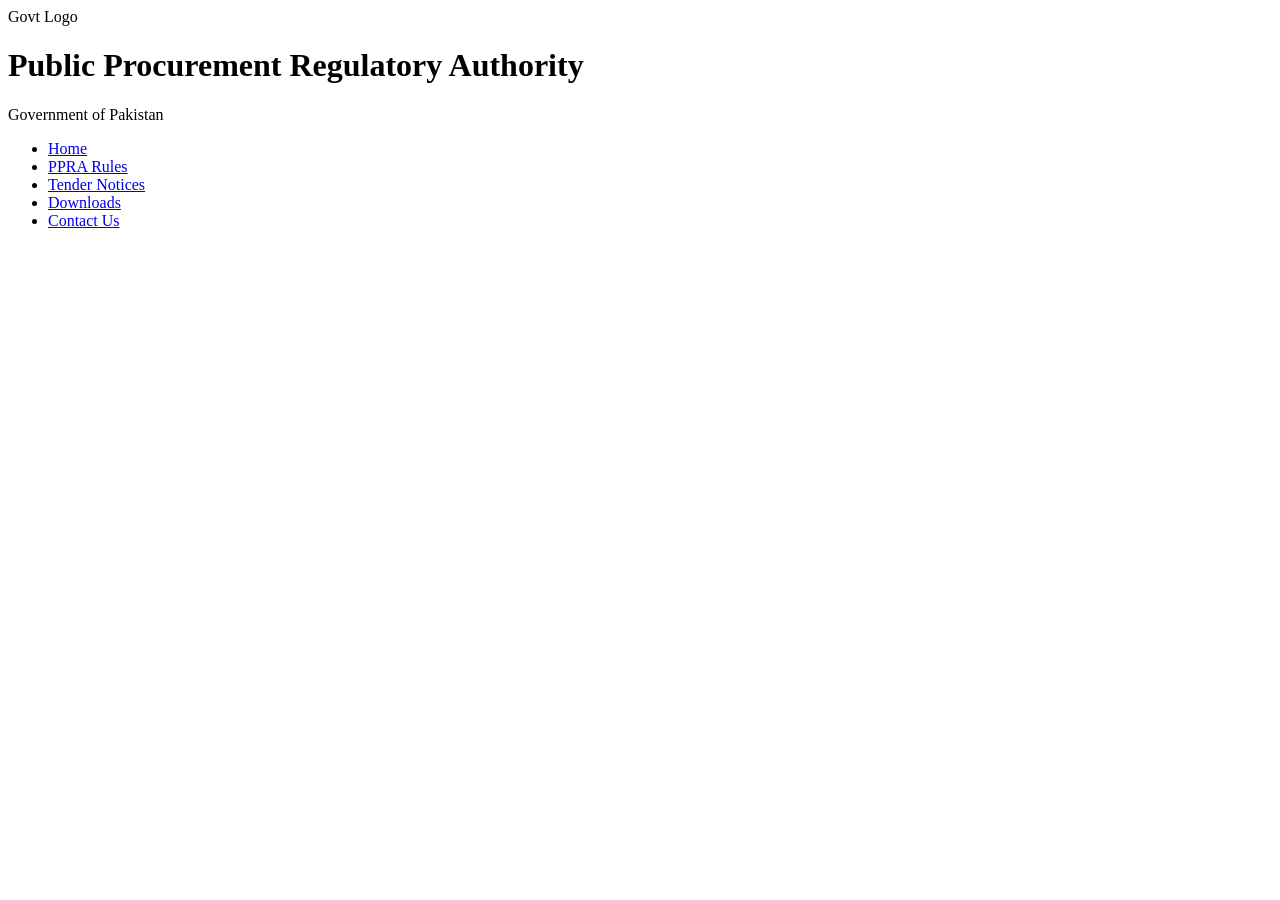
==== index.html @ cefd5db0 "first commit" ====
<!DOCTYPE html>
<html lang="en">
<head>
    <meta charset="UTF-8">
    <meta name="viewport" content="width=device-width, initial-scale=1.0">
    <title>PPRA Clone - Internship Task</title>
    <link rel="stylesheet" href="style.css">
</head>
<body>

    <div id="header-container"></div>

    <script src="script.js"></script>
</body>
</html>
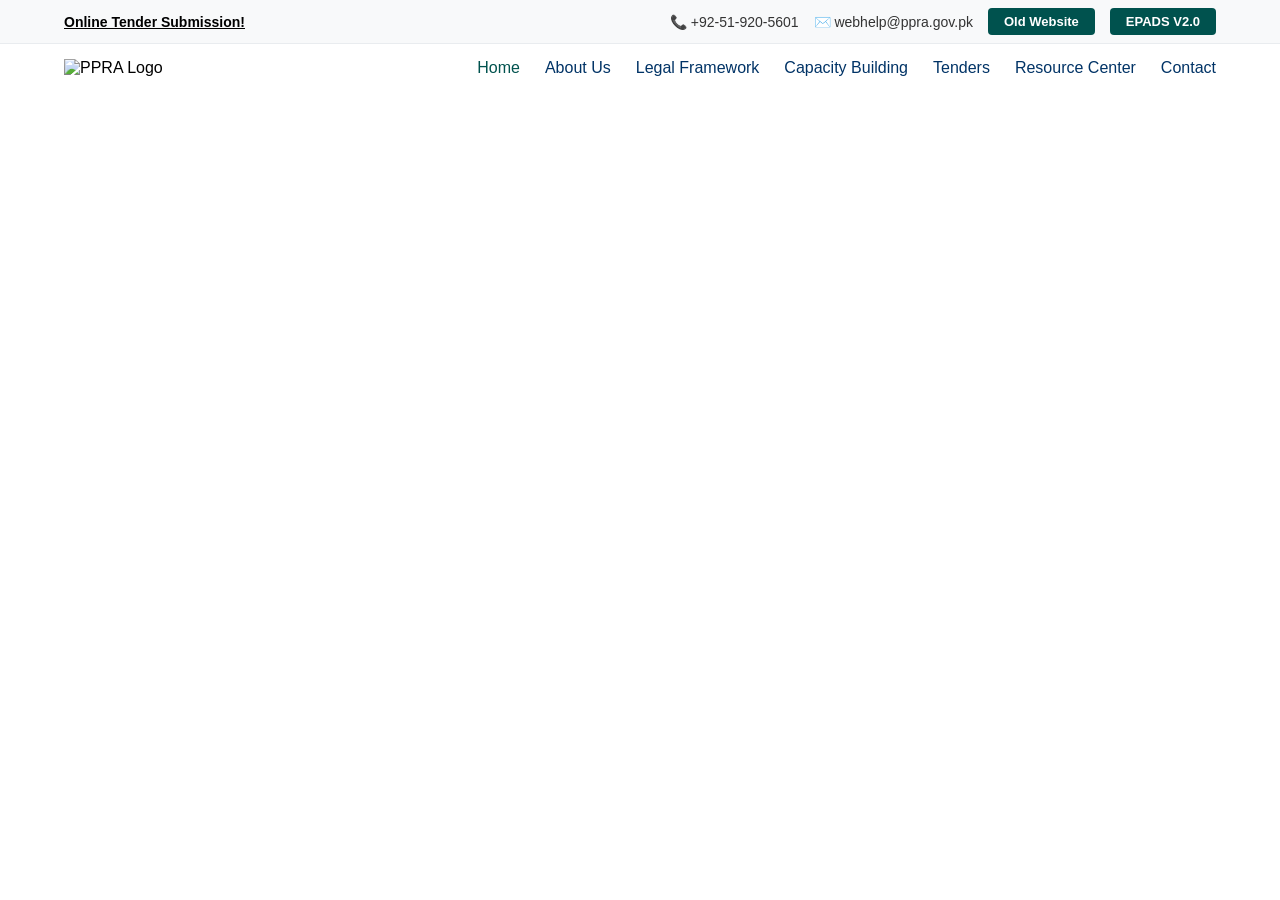
==== commit 1dfdaf65: "Header update" ====
--- a/index.html
+++ b/index.html
@@ -3,7 +3,7 @@
 <head>
     <meta charset="UTF-8">
     <meta name="viewport" content="width=device-width, initial-scale=1.0">
-    <title>PPRA Clone - Internship Task</title>
+    <title>PPRA - Internship Task</title>
     <link rel="stylesheet" href="style.css">
 </head>
 <body>
--- a/style.css
+++ b/style.css
@@ -0,0 +1,90 @@
+/* Header Style */
+
+/* --- Global Resets & Fonts --- */
+* {
+    margin: 0;
+    padding: 0;
+    box-sizing: border-box;
+    font-family: Arial, sans-serif; /* Clean font matching the screenshot */
+}
+
+/* --- 1. Top Utility Bar Styling --- */
+.top-bar {
+    background-color: #f8f9fa; /* Light gray background */
+    display: flex;
+    justify-content: space-between;
+    align-items: center;
+    padding: 8px 5%;
+    font-size: 14px;
+    border-bottom: 1px solid #e9ecef;
+}
+
+.tender-submission-link {
+    color: #000;
+    font-weight: bold;
+    text-decoration: underline;
+}
+
+.top-bar-right {
+    display: flex;
+    align-items: center;
+    gap: 15px; /* Spaces out items horizontally */
+}
+
+.contact-info {
+    color: #333;
+}
+
+/* Dark Green Buttons styling */
+.btn-dark-green {
+    background-color: #00524e; /* Dark teal/green from screenshot */
+    color: white;
+    text-decoration: none;
+    padding: 6px 16px;
+    border-radius: 4px;
+    font-weight: bold;
+    font-size: 13px;
+    transition: background 0.2s ease;
+}
+
+.btn-dark-green:hover {
+    background-color: #003b38;
+}
+
+/* --- 2. Main Navigation Header Styling --- */
+.main-header {
+    background-color: #ffffff;
+    padding: 15px 5%;
+}
+
+.navbar-container {
+    display: flex;
+    justify-content: space-between;
+    align-items: center;
+    max-width: 1200px;
+    margin: 0 auto;
+}
+
+.ppra-logo {
+    height: 75px; /* Adjust scale based on your preference */
+    width: auto;
+}
+
+.main-nav .nav-links {
+    display: flex;
+    list-style: none;
+    gap: 25px; /* Spaces your menu links evenly */
+}
+
+.nav-links a {
+    text-decoration: none;
+    color: #003366; /* Deep corporate blue tone for standard links */
+    font-size: 16px;
+    font-weight: 500;
+    transition: color 0.2s ease;
+}
+
+.nav-links a:hover, 
+.nav-links a.active {
+    color: #00524e; /* Changes to theme green on hover/active */
+}
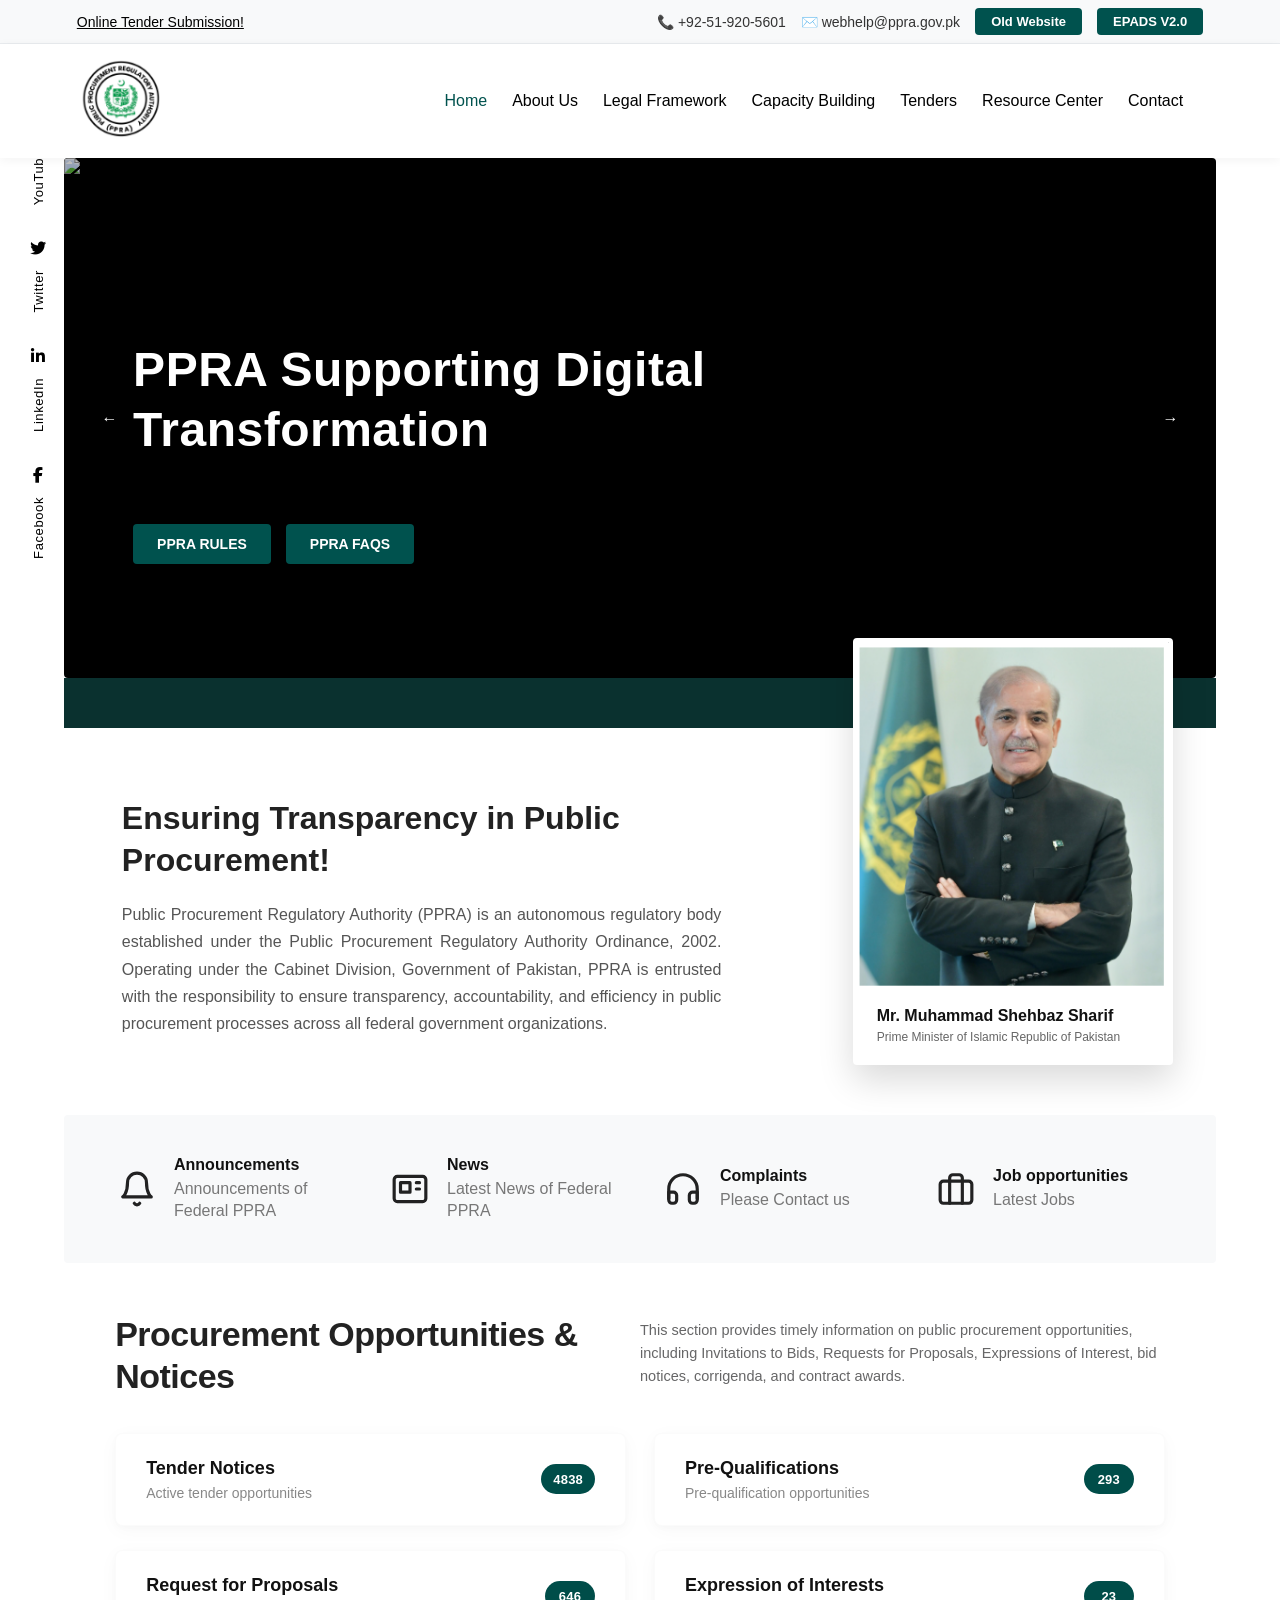
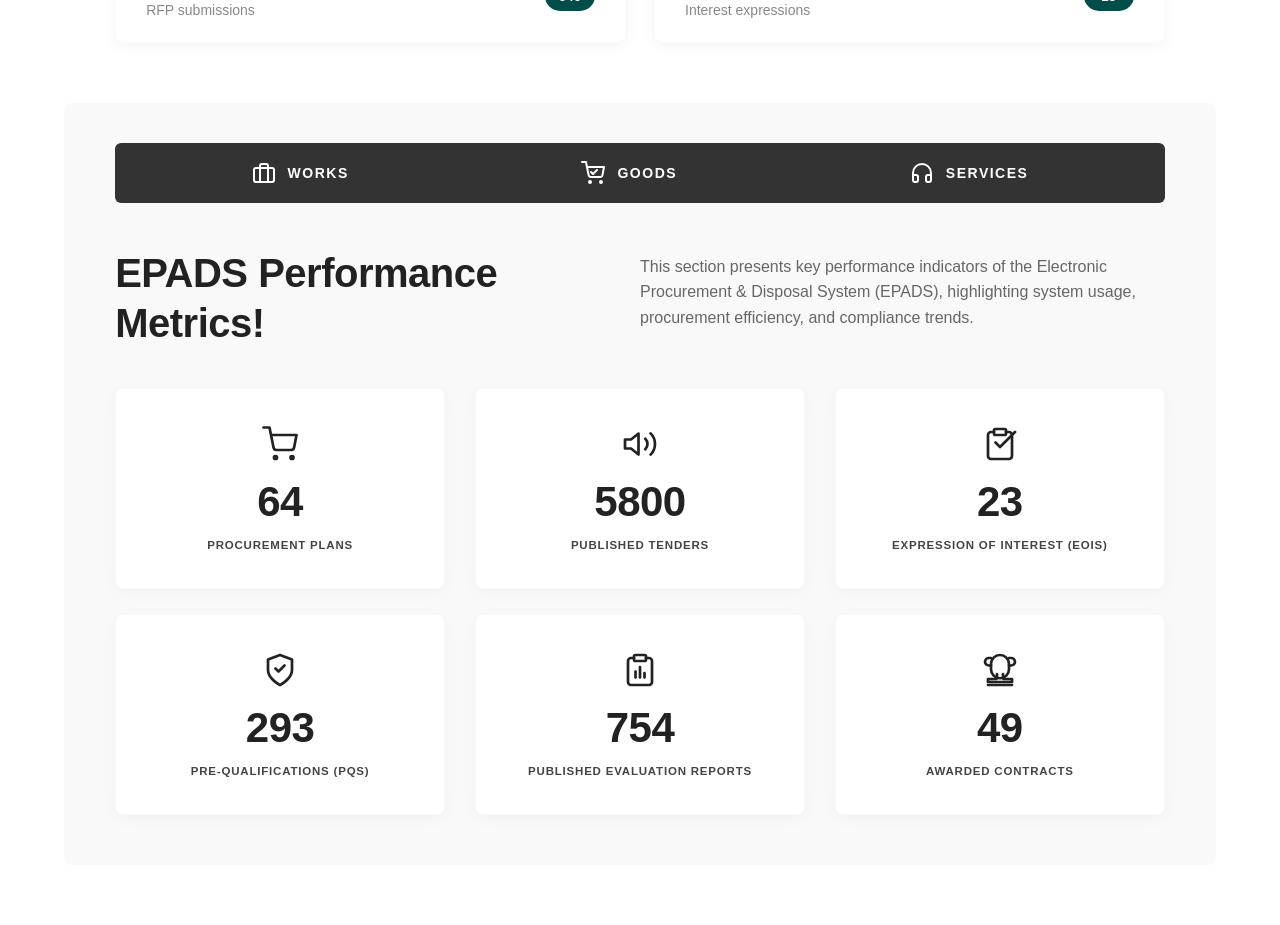
==== commit 8f37b525: "update" ====
--- a/index.html
+++ b/index.html
@@ -4,12 +4,318 @@
     <meta charset="UTF-8">
     <meta name="viewport" content="width=device-width, initial-scale=1.0">
     <title>PPRA - Internship Task</title>
+    <link rel="stylesheet" href="https://cdnjs.cloudflare.com/ajax/libs/font-awesome/6.4.0/css/all.min.css">
     <link rel="stylesheet" href="style.css">
 </head>
 <body>
 
     <div id="header-container"></div>
 
+    <aside class="social-sidebar">
+        <a href="#" class="social-icon youtube" title="YouTube"><i class="fab fa-youtube"></i> <span>YouTube</span></a>
+        <a href="#" class="social-icon twitter" title="Twitter"><i class="fab fa-twitter"></i> <span>Twitter</span></a>
+        <a href="#" class="social-icon linkedin" title="LinkedIn"><i class="fab fa-linkedin-in"></i> <span>LinkedIn</span></a>
+        <a href="#" class="social-icon facebook" title="Facebook"><i class="fab fa-facebook-f"></i> <span>Facebook</span></a>
+    </aside>
+
+    <main class="full-width-layout">
+        
+        <section class="hero-carousel">
+            <div class="carousel-inner">
+                <div class="carousel-slide active">
+                    <img src="https://images.unsplash.com/photo-1451187580459-43490279c0fa?q=80&w=1920" alt="PPRA Slide 1">
+                    <div class="slide-content">
+                        <h1>PPRA Supporting Digital<br>Transformation</h1>
+                    </div>
+                </div>
+
+                <div class="carousel-slide">
+                    <img src="https://images.unsplash.com/photo-1526374965328-7f61d4dc18c5?q=80&w=1920" alt="PPRA Slide 2">
+                    <div class="slide-content">
+                        <h1>Efficient Procurement for<br>National Growth</h1>
+                    </div>
+                </div>
+
+                <div class="carousel-slide">
+                    <img src="https://images.unsplash.com/photo-1486406146926-c627a92ad1ab?q=80&w=1920" alt="PPRA Slide 3">
+                    <div class="slide-content">
+                        <h1>Empowering Transparency<br>Through Technology</h1>
+                    </div>
+                </div>
+            </div>
+
+            <div class="slider-overlay-buttons">
+                <a href="#" class="btn-overlay">PPRA RULES</a>
+                <a href="#" class="btn-overlay">PPRA FAQS</a>
+            </div>
+
+            <button class="carousel-arrow prev-arrow" aria-label="Previous Slide">&#x2190;</button>
+            <button class="carousel-arrow next-arrow" aria-label="Next Slide">&#x2192;</button>
+        </section>
+
+        <section class="ticker-container">
+            <div class="ticker-wrap">
+                <div class="ticker-content">
+                    <span class="ticker-item"><span class="bullet-dot"></span> Important Notice for EPADS Vendors</span>
+                    <span class="ticker-item"><span class="bullet-dot"></span> EPMS User Form for Procuring Agencies</span>
+                    <span class="ticker-item"><span class="bullet-dot"></span> Tender Publication schedule updates for national frameworks</span>
+                    <span class="ticker-item"><span class="bullet-dot"></span> Uploading of Bidding Documents / Evaluation Reports on PPRA Website / EPADS</span>
+                    <span class="ticker-item"><span class="bullet-dot"></span> ATTENTION: PROCURING AGENCIES / VENDERS & SUPPLIERS</span>
+                    <span class="ticker-item"><span class="bullet-dot"></span> professional Diploma in Procurement & Contract Management - AIR University in Collaboration with PPRA</span>
+                </div>
+            </div>
+        </section>
+
+        <section class="welcome-profile-section">
+            <div class="welcome-text-content">
+                <h2>Ensuring Transparency in Public Procurement!</h2>
+                <p>
+                    Public Procurement Regulatory Authority (PPRA) is an autonomous regulatory body 
+                    established under the Public Procurement Regulatory Authority Ordinance, 2002. 
+                    Operating under the Cabinet Division, Government of Pakistan, PPRA is entrusted 
+                    with the responsibility to ensure transparency, accountability, and efficiency 
+                    in public procurement processes across all federal government organizations.
+                </p>
+            </div>
+
+            <div class="profile-card-container">
+                <div class="profile-card">
+                    <div class="image-wrapper">
+                        <img src="Mr. Muhammad.png" alt="Mr. Muhammad Shehbaz Sharif">
+                    </div>
+                    <div class="profile-info-footer">
+                        <h3>Mr. Muhammad Shehbaz Sharif</h3>
+                        <span class="profile-designation">Prime Minister of Islamic Republic of Pakistan</span>
+                    </div>
+                </div>
+            </div>
+        </section>
+
+        <section class="info-links-grid-container">
+            <div class="info-links-grid">
+                
+                <a href="#announcements" class="info-grid-card">
+                    <div class="card-icon-wrapper">
+                        <svg viewBox="0 0 24 24" fill="none" stroke="currentColor" stroke-width="2" stroke-linecap="round" stroke-linejoin="round">
+                            <path d="M18 8A6 6 0 0 0 6 8c0 7-3 9-3 9h18s-3-2-3-9"></path>
+                            <path d="M13.73 21a2 2 0 0 1-3.46 0"></path>
+                        </svg>
+                    </div>
+                    <div class="card-text-content">
+                        <h3>Announcements</h3>
+                        <p>Announcements of Federal PPRA</p>
+                    </div>
+                </a>
+
+                <a href="#news" class="info-grid-card">
+                    <div class="card-icon-wrapper">
+                        <svg viewBox="0 0 24 24" fill="none" stroke="currentColor" stroke-width="2" stroke-linecap="round" stroke-linejoin="round">
+                            <path d="M4 4h16c1.1 0 2 .9 2 2v12c0 1.1-.9 2-2 2H4c-1.1 0-2-.9-2-2V6c0-1.1.9-2 2-2z"></path>
+                            <path d="M16 8h2"></path>
+                            <path d="M16 12h2"></path>
+                            <path d="M6 14h6V8H6v6z"></path>
+                        </svg>
+                    </div>
+                    <div class="card-text-content">
+                        <h3>News</h3>
+                        <p>Latest News of Federal PPRA</p>
+                    </div>
+                </a>
+
+                <a href="#complaints" class="info-grid-card">
+                    <div class="card-icon-wrapper">
+                        <svg viewBox="0 0 24 24" fill="none" stroke="currentColor" stroke-width="2" stroke-linecap="round" stroke-linejoin="round">
+                            <path d="M3 18v-6a9 9 0 0 1 18 0v6"></path>
+                            <path d="M21 19a2 2 0 0 1-2 2h-1a2 2 0 0 1-2-2v-3a2 2 0 0 1 2-2h3zM3 19a2 2 0 0 0 2 2h1a2 2 0 0 0 2-2v-3a2 2 0 0 0-2-2H3z"></path>
+                        </svg>
+                    </div>
+                    <div class="card-text-content">
+                        <h3>Complaints</h3>
+                        <p>Please Contact us</p>
+                    </div>
+                </a>
+
+                <a href="#jobs" class="info-grid-card">
+                    <div class="card-icon-wrapper">
+                        <svg viewBox="0 0 24 24" fill="none" stroke="currentColor" stroke-width="2" stroke-linecap="round" stroke-linejoin="round">
+                            <rect x="2" y="7" width="20" height="14" rx="2" ry="2"></rect>
+                            <path d="M16 21V5a2 2 0 0 0-2-2h-4a2 2 0 0 0-2 2v16"></path>
+                        </svg>
+                    </div>
+                    <div class="card-text-content">
+                        <h3>Job opportunities</h3>
+                        <p>Latest Jobs</p>
+                    </div>
+                </a>
+
+            </div>
+        </section>
+
+        <section class="procurement-notices-container">
+            <div class="procurement-header-row">
+                <div class="procurement-title-block">
+                    <h2>Procurement Opportunities & Notices</h2>
+                </div>
+                <div class="procurement-desc-block">
+                    <p>This section provides timely information on public procurement opportunities, including Invitations to Bids, Requests for Proposals, Expressions of Interest, bid notices, corrigenda, and contract awards.</p>
+                </div>
+            </div>
+
+            <div class="procurement-cards-grid">
+                <a href="#tender-notices" class="notice-data-card">
+                    <div class="notice-card-info">
+                        <h3>Tender Notices</h3>
+                        <p>Active tender opportunities</p>
+                    </div>
+                    <div class="notice-badge-count">4838</div>
+                </a>
+
+                <a href="#pre-qualifications" class="notice-data-card">
+                    <div class="notice-card-info">
+                        <h3>Pre-Qualifications</h3>
+                        <p>Pre-qualification opportunities</p>
+                    </div>
+                    <div class="notice-badge-count">293</div>
+                </a>
+
+                <a href="#rfp" class="notice-data-card">
+                    <div class="notice-card-info">
+                        <h3>Request for Proposals</h3>
+                        <p>RFP submissions</p>
+                    </div>
+                    <div class="notice-badge-count">646</div>
+                </a>
+
+                <a href="#eoi" class="notice-data-card">
+                    <div class="notice-card-info">
+                        <h3>Expression of Interests</h3>
+                        <p>Interest expressions</p>
+                    </div>
+                    <div class="notice-badge-count">23</div>
+                </a>
+            </div>
+        </section>
+
+        <section class="epads-metrics-container">
+            
+            <div class="epads-subnav-bar">
+                <a href="#works" class="epads-subnav-item">
+                    <svg class="epads-icon" viewBox="0 0 24 24" fill="none" stroke="currentColor" stroke-width="2" stroke-linecap="round" stroke-linejoin="round">
+                        <rect x="2" y="7" width="20" height="14" rx="2" ry="2"></rect>
+                        <path d="M16 21V5a2 2 0 0 0-2-2h-4a2 2 0 0 0-2 2v16"></path>
+                    </svg>
+                    <span>WORKS</span>
+                </a>
+
+                <a href="#goods" class="epads-subnav-item">
+                    <svg class="epads-icon" viewBox="0 0 24 24" fill="none" stroke="currentColor" stroke-width="2" stroke-linecap="round" stroke-linejoin="round">
+                        <circle cx="9" cy="21" r="1"></circle>
+                        <circle cx="20" cy="21" r="1"></circle>
+                        <path d="M1 1h4l2.68 13.39a2 2 0 0 0 2 1.61h9.72a2 2 0 0 0 2-1.61L23 6H6"></path>
+                        <path d="M10 11l2 2 4-4"></path>
+                    </svg>
+                    <span>GOODS</span>
+                </a>
+
+                <a href="#services" class="epads-subnav-item">
+                    <svg class="epads-icon" viewBox="0 0 24 24" fill="none" stroke="currentColor" stroke-width="2" stroke-linecap="round" stroke-linejoin="round">
+                        <path d="M3 18v-6a9 9 0 0 1 18 0v6"></path>
+                        <path d="M21 19a2 2 0 0 1-2 2h-1a2 2 0 0 1-2-2v-3a2 2 0 0 1 2-2h3zM3 19a2 2 0 0 0 2 2h1a2 2 0 0 0 2-2v-3a2 2 0 0 0-2-2H3z"></path>
+                    </svg>
+                    <span>SERVICES</span>
+                </a>
+            </div>
+
+            <div class="epads-header-row">
+                <div class="epads-title-block">
+                    <h2>EPADS Performance Metrics!</h2>
+                </div>
+                <div class="epads-desc-block">
+                    <p>This section presents key performance indicators of the Electronic Procurement & Disposal System (EPADS), highlighting system usage, procurement efficiency, and compliance trends.</p>
+                </div>
+            </div>
+
+            <div class="epads-counters-grid">
+                
+                <div class="metric-counter-card">
+                    <div class="metric-icon-box">
+                        <svg viewBox="0 0 24 24" fill="none" stroke="currentColor" stroke-width="1.8" stroke-linecap="round" stroke-linejoin="round">
+                            <circle cx="9" cy="21" r="1"></circle>
+                            <circle cx="20" cy="21" r="1"></circle>
+                            <path d="M1 1h4l2.68 13.39a2 2 0 0 0 2 1.61h9.72a2 2 0 0 0 2-1.61L23 6H6"></path>
+                        </svg>
+                    </div>
+                    <div class="metric-number">64</div>
+                    <div class="metric-label">PROCUREMENT PLANS</div>
+                </div>
+
+                <div class="metric-counter-card">
+                    <div class="metric-icon-box">
+                        <svg viewBox="0 0 24 24" fill="none" stroke="currentColor" stroke-width="1.8" stroke-linecap="round" stroke-linejoin="round">
+                            <path d="M11 5L6 9H2v6h4l5 4V5z"></path>
+                            <path d="M19.07 4.93a10 10 0 0 1 0 14.14M15.54 8.46a5 5 0 0 1 0 7.07"></path>
+                        </svg>
+                    </div>
+                    <div class="metric-number">5800</div>
+                    <div class="metric-label">PUBLISHED TENDERS</div>
+                </div>
+
+                <div class="metric-counter-card">
+                    <div class="metric-icon-box">
+                        <svg viewBox="0 0 24 24" fill="none" stroke="currentColor" stroke-width="1.8" stroke-linecap="round" stroke-linejoin="round">
+                            <path d="M16 4h2a2 2 0 0 1 2 2v14a2 2 0 0 1-2 2H6a2 2 0 0 1-2-2V6a2 2 0 0 1 2-2h2"></path>
+                            <rect x="8" y="2" width="8" height="4" rx="1" ry="1"></rect>
+                            <polyline points="9 11 12 14 22 4"></polyline>
+                        </svg>
+                    </div>
+                    <div class="metric-number">23</div>
+                    <div class="metric-label">Expression of Interest (EOIs)</div>
+                </div>
+
+                <div class="metric-counter-card">
+                    <div class="metric-icon-box">
+                        <svg viewBox="0 0 24 24" fill="none" stroke="currentColor" stroke-width="1.8" stroke-linecap="round" stroke-linejoin="round">
+                            <path d="M12 22s8-4 8-10V5l-8-3-8 3v7c0 6 8 10 8 10z"></path>
+                            <polyline points="9 11 11 13 15 9"></polyline>
+                        </svg>
+                    </div>
+                    <div class="metric-number">293</div>
+                    <div class="metric-label">Pre-Qualifications (PQs)</div>
+                </div>
+
+                <div class="metric-counter-card">
+                    <div class="metric-icon-box">
+                        <svg viewBox="0 0 24 24" fill="none" stroke="currentColor" stroke-width="1.8" stroke-linecap="round" stroke-linejoin="round">
+                            <path d="M16 4h2a2 2 0 0 1 2 2v14a2 2 0 0 1-2 2H6a2 2 0 0 1-2-2V6a2 2 0 0 1 2-2h2"></path>
+                            <rect x="8" y="2" width="8" height="4" rx="1" ry="1"></rect>
+                            <line x1="9" y1="17" x2="9" y2="13"></line>
+                            <line x1="12" y1="17" x2="12" y2="10"></line>
+                            <line x1="15" y1="17" x2="15" y2="14"></line>
+                        </svg>
+                    </div>
+                    <div class="metric-number">754</div>
+                    <div class="metric-label">PUBLISHED EVALUATION REPORTS</div>
+                </div>
+
+                <div class="metric-counter-card">
+                    <div class="metric-icon-box">
+                        <svg viewBox="0 0 24 24" fill="none" stroke="currentColor" stroke-width="1.8" stroke-linecap="round" stroke-linejoin="round">
+                            <path d="M6 9H4.5a2.5 2.5 0 0 1 0-5H6"></path>
+                            <path d="M18 9h1.5a2.5 2.5 0 0 0 0-5H18"></path>
+                            <path d="M4 22h16"></path>
+                            <path d="M10 14.66V17c0 .55-.45 1-1 1H4v2h16v-2h-5c-.55 0-1-.45-1-1v-2.34"></path>
+                            <path d="M12 2a6 6 0 0 1 6 6v3.5a6 6 0 0 1-6 6 6 6 0 0 1-6-6V8a6 6 0 0 1 6-6z"></path>
+                        </svg>
+                    </div>
+                    <div class="metric-number">49</div>
+                    <div class="metric-label">AWARDED CONTRACTS</div>
+                </div>
+
+            </div>
+        </section>
+
+    </main>
+
     <script src="script.js"></script>
 </body>
 </html>
--- a/style.css
+++ b/style.css
@@ -5,30 +5,38 @@
     margin: 0;
     padding: 0;
     box-sizing: border-box;
-    font-family: Arial, sans-serif; /* Clean font matching the screenshot */
+    font-family: Arial, sans-serif;
+}
+
+html, body {
+    width: 100%;
+    margin: 0;
+    padding: 0;
+    overflow-x: hidden;
+    background-color: #ffffff;
 }
 
 /* --- 1. Top Utility Bar Styling --- */
 .top-bar {
-    background-color: #f8f9fa; /* Light gray background */
+    background-color: #f8f9fa;
     display: flex;
     justify-content: space-between;
     align-items: center;
-    padding: 8px 5%;
+    padding: 8px 6%;
     font-size: 14px;
     border-bottom: 1px solid #e9ecef;
 }
 
 .tender-submission-link {
     color: #000;
-    font-weight: bold;
+    font-weight: normal;
     text-decoration: underline;
 }
 
 .top-bar-right {
     display: flex;
     align-items: center;
-    gap: 15px; /* Spaces out items horizontally */
+    gap: 15px;
 }
 
 .contact-info {
@@ -37,7 +45,7 @@
 
 /* Dark Green Buttons styling */
 .btn-dark-green {
-    background-color: #00524e; /* Dark teal/green from screenshot */
+    background-color: #00524e;
     color: white;
     text-decoration: none;
     padding: 6px 16px;
@@ -51,34 +59,48 @@
     background-color: #003b38;
 }
 
-/* --- 2. Main Navigation Header Styling --- */
+/* --- 2. Main Navigation Header Styling (FIXED AT TOP) --- */
 .main-header {
     background-color: #ffffff;
-    padding: 15px 5%;
+    padding: 15px 6%;
+    
+    /* FIX: Sticky placement keeps the header frozen at the top when scrolling */
+    position: sticky;
+    top: 0;
+    
+    z-index: 2000;
+    box-shadow: 0 2px 10px rgba(0,0,0,0.05);
 }
 
 .navbar-container {
     display: flex;
-    justify-content: space-between;
-    align-items: center;
-    max-width: 1200px;
+    justify-content: space-between; 
+    align-items: center;
+    max-width: 1400px;
     margin: 0 auto;
+    padding: 0; 
 }
 
 .ppra-logo {
-    height: 75px; /* Adjust scale based on your preference */
+    height: 80px; 
     width: auto;
 }
 
+/* Target the main-nav container to position it toward the center */
+.main-nav {
+    margin-left: auto; 
+    margin-right: 20px; 
+}
+
 .main-nav .nav-links {
     display: flex;
     list-style: none;
-    gap: 25px; /* Spaces your menu links evenly */
+    gap: 25px;
 }
 
 .nav-links a {
     text-decoration: none;
-    color: #003366; /* Deep corporate blue tone for standard links */
+    color: #000; 
     font-size: 16px;
     font-weight: 500;
     transition: color 0.2s ease;
@@ -86,5 +108,894 @@
 
 .nav-links a:hover, 
 .nav-links a.active {
-    color: #00524e; /* Changes to theme green on hover/active */
+    color: #00524e;
+}
+
+/* Position the parent list item relatively so the dropdown aligns perfectly underneath it */
+.dropdown-item {
+    position: relative;
+}
+
+/* Hide the dropdown menu by default and style its appearance */
+.dropdown-menu {
+    display: none; 
+    position: absolute;
+    top: 100%; 
+    left: 0;
+    background-color: #ffffff;
+    list-style: none;
+    min-width: 250px;
+    box-shadow: 0 8px 25px rgba(0, 0, 0, 0.15); 
+    padding: 10px 0;
+    z-index: 2100; 
+    border-radius: 0 0 4px 4px;
+    /* REMOVED: border-top green line */
+}
+
+/* Style the links inside the dropdown */
+.dropdown-menu li a {
+    color: #333333;
+    padding: 12px 20px;
+    display: block;
+    font-size: 14px;
+    font-weight: normal;
+    text-decoration: none;
+    border-bottom: 1px solid rgba(0, 0, 0, 0.06); 
+    transition: background-color 0.2s ease, color 0.2s ease;
+}
+
+/* Remove the border from the very last item */
+.dropdown-menu li:last-child a {
+    border-bottom: none;
+}
+
+/* Hover style inside the dropdown items */
+.dropdown-menu li a:hover {
+    background-color: rgba(0, 82, 78, 0.08); 
+    color: #00524e;
+}
+
+/* --- THE HOVER TRIGGER --- */
+.dropdown-item:hover .dropdown-menu {
+    display: block;
+}
+
+/* Position the parent list item relatively so the sub-menu anchors to its right side */
+.sub-dropdown-item {
+    position: relative;
+}
+
+.sub-dropdown-item a {
+    display: flex;
+    justify-content: space-between;
+    align-items: center;
+}
+
+.arrow {
+    font-size: 10px;
+    opacity: 0.5;
+}
+
+/* Hide the sub-dropdown menu by default and break it out to the right side */
+.sub-dropdown-menu {
+    display: none; 
+    position: absolute;
+    top: 0; 
+    left: 100%; 
+    background-color: #ffffff; 
+    list-style: none;
+    min-width: 240px;
+    box-shadow: 4px 4px 15px rgba(0, 0, 0, 0.15);
+    padding: 10px 0;
+    z-index: 2200; 
+    border-radius: 0 4px 4px 4px;
+    /* REMOVED: border-left green line */
+}
+
+/* --- THE SUB-HOVER TRIGGER --- */
+.sub-dropdown-item:hover .sub-dropdown-menu {
+    display: block;
+}
+
+/* --- 3. MEGA MENU STYLING (Resource Center Extension) --- */
+.position-static {
+    position: static !important;
+}
+
+/* Forces the mega dropdown to spawn perfectly at the bottom edge of the white nav bar container */
+.main-header .mega-dropdown-menu {
+    position: absolute;
+    top: 100%; 
+    width: 100%; 
+    max-width: 1400px;
+    left: 0 !important; 
+    background-color: #ffffff; 
+    box-shadow: 0 12px 30px rgba(0, 0, 0, 0.15);
+    gap: 30px;
+    padding: 30px 40px !important;
+    z-index: 2500; 
+    /* REMOVED: border-top green line */
+}
+
+/* Activates clean horizontal columns upon hover sequence triggers */
+.dropdown-item:hover .mega-dropdown-menu {
+    display: grid;
+    grid-template-columns: repeat(4, 1fr); 
+}
+
+/* Grid Column Content Presentation Attributes */
+.mega-column h3 {
+    font-size: 15px;
+    font-weight: bold;
+    color: #000000;
+    margin-bottom: 15px;
+    padding-bottom: 5px;
+    border-bottom: 1px solid rgba(0, 0, 0, 0.08);
+}
+
+.mega-column ul {
+    list-style: none;
+}
+
+/* Clean textual normalization for item listings inside the panel grid components */
+.mega-column ul li a {
+    color: #555555 !important;
+    font-size: 13px !important;
+    font-weight: normal !important;
+    padding: 6px 0 !important;
+    border-bottom: none !important; 
+    display: block;
+}
+
+.mega-column ul li a:hover {
+    color: #00524e !important;
+    background-color: transparent !important; 
+    text-decoration: underline;
+}
+
+/* --- 4. HERO CAROUSEL STYLING (Scrollable Below Header) --- */
+.hero-carousel {
+    position: relative;
+    width: 90% !important; 
+    max-width: 1440px;
+    height: 520px; 
+    overflow: hidden;
+    background-color: #000000;
+    margin: 0 auto !important; 
+    padding: 0 !important;
+    border-radius: 4px;
+}
+
+.carousel-inner {
+    width: 100%;
+    height: 100%;
+    position: relative;
+}
+
+.carousel-slide {
+    position: absolute;
+    top: 0;
+    left: 0;
+    width: 100%;
+    height: 100%;
+    opacity: 0;
+    transition: opacity 0.8s ease-in-out;
+    z-index: 1;
+}
+
+.carousel-slide.active {
+    opacity: 1;
+    z-index: 2;
+}
+
+.carousel-slide img {
+    width: 100%;
+    height: 100%;
+    object-fit: cover;
+    filter: brightness(75%); 
+}
+
+/* Slide Content Formatting text layers */
+.slide-content {
+    position: absolute;
+    top: 35%;
+    left: 6%; 
+    z-index: 5;
+    color: #ffffff;
+    max-width: 800px;
+}
+
+.slide-content h1 {
+    font-size: 48px;
+    font-weight: 700;
+    line-height: 1.25;
+    letter-spacing: 0.5px;
+    text-shadow: 2px 4px 10px rgba(0, 0, 0, 0.4);
+}
+
+/* Static Glass Layout Action Link Buttons */
+.slider-overlay-buttons {
+    position: absolute;
+    bottom: 22%;
+    left: 6%;
+    z-index: 10;
+    display: flex;
+    gap: 15px;
+}
+
+.btn-overlay {
+    background-color: #00524e;
+    color: #ffffff;
+    text-decoration: none;
+    font-size: 14px;
+    font-weight: bold;
+    padding: 12px 24px;
+    border-radius: 4px;
+    transition: all 0.2s ease;
+}
+
+.btn-overlay:hover {
+    background-color: #003b38;
+}
+
+/* Arrow Navigation controls placement */
+.carousel-arrow {
+    position: absolute;
+    top: 50%;
+    transform: translateY(-50%);
+    background-color: rgba(0, 0, 0, 0.4);
+    color: #ffffff;
+    border: none;
+    width: 45px;
+    height: 45px;
+    border-radius: 50%;
+    font-size: 16px;
+    cursor: pointer;
+    z-index: 10;
+    display: flex;
+    align-items: center;
+    justify-content: center;
+    transition: background 0.2s ease;
+}
+
+.carousel-arrow:hover {
+    background-color: rgba(0, 0, 0, 0.7);
+}
+
+.prev-arrow { left: 2%; }
+.next-arrow { right: 2%; }
+
+/* --- 5. SOCIAL SIDEBAR PANEL (STAYS VISIBLE ON SCROLL) --- */
+.social-sidebar {
+    position: fixed;
+    top: 120px; 
+    left: 0; 
+    width: 6%; 
+    z-index: 1500; 
+    display: flex;
+    flex-direction: column;
+    align-items: center;
+    justify-content: flex-start;
+    background-color: transparent;
+}
+
+/* Set standard icon links alignment */
+.social-icon {
+    display: flex;
+    flex-direction: column; /* Normal layout direction to structure top-down flow */
+    align-items: center;
+    justify-content: center;
+    width: 100%;
+    color: #000 !important;
+    text-decoration: none !important;
+    margin-bottom: 35px;
+    cursor: pointer;
+    gap: 14px;
+}
+
+/* Format the vertical text track precisely */
+.social-icon span {
+    writing-mode: vertical-lr; /* Forces clean text vertical block direction */
+    transform: rotate(-180deg); /* Rotates tracking bottom-to-top layout seamlessly */
+    font-size: 13px;
+    font-weight: 500;
+    letter-spacing: 0.6px;
+    color: #000;
+    white-space: nowrap;
+    transition: color 0.2s ease;
+}
+
+.social-icon i {
+    font-size: 16px;
+    color: #000;
+    transition: color 0.2s ease;
+}
+
+/* Hover highlights change directly to the theme green color */
+.social-icon:hover i,
+.social-icon:hover span {
+    color: #000;
+}
+
+/* --- 6. NEWS TICKER STYLING --- */
+.ticker-container {
+    display: flex;
+    background-color: #0a312f; 
+    color: #ffffff;
+    height: 50px;
+    width: 90% !important; 
+    margin: 0 auto 30px auto !important; 
+    align-items: center;
+    overflow: hidden;
+    font-size: 14px;
+    font-weight: 500;
+    position: relative;
+    z-index: 100;
+}
+
+.ticker-label {
+    background-color: #00524e; 
+    padding: 0 25px;
+    height: 100%;
+    display: flex;
+    align-items: center;
+    white-space: nowrap;
+    z-index: 5;
+    box-shadow: 5px 0 15px rgba(0,0,0,0.2);
+}
+
+.ticker-wrap {
+    width: 100%;
+    overflow: hidden;
+    position: relative;
+}
+
+.ticker-content {
+    display: inline-flex;
+    white-space: nowrap;
+    gap: 60px;
+    padding-left: 100%;
+    animation: scrollTicker 60s linear infinite; 
+}
+
+.ticker-item {
+    display: flex;
+    align-items: center;
+    gap: 8px;
+    cursor: pointer;
+}
+
+.ticker-item:hover {
+    color: #a3e2df;
+}
+
+.bullet-dot {
+    width: 6px;
+    height: 6px;
+    background-color: #ffffff;
+    border-radius: 50%;
+    display: inline-block;
+}
+
+@keyframes scrollTicker {
+    0% {
+        transform: translate3d(0, 0, 0);
+    }
+    100% {
+        transform: translate3d(-100%, 0, 0);
+    }
+}
+
+.ticker-wrap:hover .ticker-content {
+    animation-play-state: paused;
+}
+
+/* --- Welcome & Prime Minister Profile Section Styles --- */
+.welcome-profile-section {
+    display: flex;
+    justify-content: space-between;
+    align-items: flex-start;
+    width: 88% !important; 
+    max-width: 1440px;
+    margin: 0 auto 50px auto !important; 
+    padding: 0;
+    gap: 30px; 
+    position: relative;
+    background-color: #ffffff;
+}
+
+.welcome-text-content {
+    flex: 0 0 55%; 
+    max-width: 55%;
+    padding-top: 40px; 
+    margin-left: 4%; 
+    padding-right: 20px; 
+}
+
+.welcome-text-content h2 {
+    font-size: 32px;
+    color: #222222;
+    font-weight: 700;
+    margin-bottom: 20px;
+    line-height: 1.3;
+}
+
+.welcome-text-content p {
+    font-size: 16px;
+    color: #555555;
+    line-height: 1.7;
+    text-align: justify;
+}
+
+.profile-card-container {
+    flex: 0 0 32%; 
+    max-width: 35%;
+    display: flex;
+    justify-content: flex-start; 
+    padding-left: 10px; 
+    position: relative;
+    z-index: 1000; 
+}
+
+.profile-card {
+    background-color: #ffffff;
+    width: 100%;
+    max-width: 320px;
+    border-radius: 4px;
+    margin-top: -120px; 
+    border: 4px solid #ffffff; 
+    box-shadow: 0 15px 35px rgba(0, 0, 0, 0.15); 
+    overflow: hidden;
+}
+
+.profile-card .image-wrapper {
+    width: 100%;
+    height: 350px; 
+    overflow: hidden;
+    background-color: #f4f4f4;
+}
+
+.profile-card .image-wrapper img {
+    width: 100%;
+    height: 100%;
+    object-fit: cover;
+    object-position: center top;
+}
+
+.profile-card .profile-info-footer {
+    padding: 15px 20px;
+    background-color: #ffffff;
+}
+
+.profile-card .profile-info-footer h3 {
+    font-size: 16px;
+    color: #111111;
+    font-weight: 700;
+    margin-bottom: 4px;
+}
+
+.profile-card .profile-info-footer .profile-designation {
+    font-size: 12px;
+    color: #666666;
+    display: block;
+    line-height: 1.4;
+}
+
+@media (max-width: 992px) {
+    .welcome-profile-section {
+        flex-direction: column-reverse; 
+        align-items: center;
+        gap: 30px;
+    }
+    
+    .welcome-text-content,
+    .profile-card-container {
+        max-width: 100%;
+        flex: 1;
+        padding-right: 0;
+        padding-left: 0;
+        margin-left: 0; 
+    }
+    
+    .profile-card {
+        margin-top: 20px; 
+    }
+    
+    .profile-card-container {
+        justify-content: center;
+    }
+}
+
+/* --- Info Grid Link Cards Section Styling --- */
+.info-links-grid-container {
+    width: 100%;
+    background-color: transparent; 
+    padding: 0;
+    margin-top: 35px;
+    margin-bottom: 50px;
+}
+
+.info-links-grid {
+    display: grid;
+    grid-template-columns: repeat(4, 1fr); 
+    background-color: #f8f9fa; 
+    padding: 30px 40px; 
+    border-radius: 4px;
+    width: 90% !important; 
+    margin: 0 auto !important; 
+    gap: 20px;
+}
+
+.info-grid-card {
+    display: flex;
+    align-items: center; 
+    text-decoration: none !important; 
+    color: inherit;
+    padding: 10px;
+    transition: transform 0.2s ease;
+}
+
+.info-grid-card:hover {
+    transform: translateY(-2px); 
+}
+
+.info-grid-card .card-icon-wrapper {
+    flex: 0 0 45px;
+    height: 45px;
+    margin-right: 15px;
+    display: flex;
+    align-items: center;
+    justify-content: center;
+    color: #222222; 
+}
+
+.info-grid-card .card-icon-wrapper stroke {
+    stroke-width: 1.6px;
+}
+
+.info-grid-card .card-icon-wrapper svg {
+    width: 38px;
+    height: 38px;
+}
+
+.info-grid-card .card-text-content h3 {
+    font-size: 16px; 
+    font-weight: 600;
+    color: #111111;
+    margin-bottom: 4px;
+    line-height: 1.2;
+}
+
+.info-grid-card .card-text-content p {
+    font-size: 16px;
+    color: #777777; 
+    line-height: 1.4;
+}
+
+@media (max-width: 992px) {
+    .info-links-grid {
+        grid-template-columns: repeat(2, 1fr); 
+        padding: 25px;
+        gap: 25px 15px;
+    }
+}
+
+@media (max-width: 576px) {
+    .info-links-grid {
+        grid-template-columns: 1fr; 
+        gap: 20px;
+    }
+}
+
+/* --- 7. PROCUREMENT OPPORTUNITIES & NOTICES STYLING --- */
+.procurement-notices-container {
+    width: 90% !important;
+    margin: 50px auto 60px auto !important;
+    padding: 0 4%; 
+    box-sizing: border-box;
+    font-family: Arial, sans-serif;
+}
+
+.procurement-header-row {
+    display: flex;
+    justify-content: space-between;
+    align-items: flex-start;
+    gap: 40px;
+    margin-bottom: 35px;
+}
+
+.procurement-title-block {
+    flex: 0 0 45%;
+    max-width: 45%;
+}
+
+.procurement-title-block h2 {
+    font-size: 34px; 
+    font-weight: 700;
+    color: #222222;
+    line-height: 1.25;
+    letter-spacing: -0.5px;
+}
+
+.procurement-desc-block {
+    flex: 0 0 50%;
+    max-width: 50%;
+    padding-top: 6px;
+}
+
+.procurement-desc-block p {
+    font-size: 14.5px;
+    color: #666667;
+    line-height: 1.6;
+}
+
+.procurement-cards-grid {
+    display: grid;
+    grid-template-columns: repeat(2, 1fr);
+    gap: 24px 28px;
+}
+
+.notice-data-card {
+    display: flex;
+    justify-content: space-between;
+    align-items: center;
+    background-color: #ffffff;
+    border-radius: 8px;
+    padding: 24px 30px;
+    text-decoration: none !important;
+    color: inherit;
+    box-shadow: 0 4px 20px rgba(0, 0, 0, 0.03), 0 2px 6px rgba(0, 0, 0, 0.02);
+    border: 1px solid rgba(0, 0, 0, 0.015);
+    transition: transform 0.2s ease, box-shadow 0.2s ease;
+}
+
+.notice-data-card:hover {
+    transform: translateY(-2px);
+    box-shadow: 0 8px 25px rgba(0, 0, 0, 0.06);
+}
+
+.notice-card-info h3 {
+    font-size: 18px;
+    font-weight: 600;
+    color: #111111;
+    margin-bottom: 6px;
+}
+
+.notice-card-info p {
+    font-size: 14px;
+    color: #888888;
+}
+
+.notice-badge-count {
+    background-color: #004d49; 
+    color: #ffffff;
+    font-size: 13px;
+    font-weight: 700;
+    min-width: 50px;
+    height: 30px;
+    padding: 0 12px;
+    border-radius: 15px; 
+    display: flex;
+    align-items: center;
+    justify-content: center;
+    letter-spacing: 0.2px;
+}
+
+@media (max-width: 992px) {
+    .procurement-notices-container {
+        padding: 0 2%; 
+    }
+    
+    .procurement-header-row {
+        flex-direction: column;
+        gap: 15px;
+        margin-bottom: 25px;
+    }
+    
+    .procurement-title-block,
+    .procurement-desc-block {
+        max-width: 100%;
+        flex: 1;
+    }
+    
+    .procurement-title-block h2 {
+        font-size: 28px;
+    }
+    
+    .procurement-cards-grid {
+        grid-template-columns: 1fr; 
+        gap: 18px;
+    }
+}
+
+/* --- 8. EPADS PERFORMANCE METRICS STYLING --- */
+.epads-metrics-container {
+    width: 90% !important;
+    margin: 50px auto 60px auto !important;
+    padding: 40px 4% 50px 4%; 
+    box-sizing: border-box;
+    font-family: Arial, sans-serif;
+    background-color: #f9f9f9; 
+    border-radius: 8px;
+}
+
+.epads-subnav-bar {
+    display: flex;
+    justify-content: space-around;
+    align-items: center;
+    background-color: #333333; 
+    border-radius: 6px;
+    padding: 18px 20px;
+    margin-bottom: 45px;
+}
+
+.epads-subnav-item {
+    display: flex;
+    align-items: center;
+    gap: 12px;
+    text-decoration: none !important;
+    color: #ffffff !important;
+    transition: opacity 0.2s ease, transform 0.2s ease;
+}
+
+.epads-subnav-item:hover {
+    opacity: 0.85;
+    transform: translateY(-1px);
+}
+
+.epads-subnav-item .epads-icon {
+    width: 24px;
+    height: 24px;
+    color: #ffffff;
+}
+
+.epads-subnav-item span {
+    font-size: 14px;
+    font-weight: 700;
+    letter-spacing: 1.5px;
+}
+
+.epads-header-row {
+    display: flex;
+    justify-content: space-between;
+    align-items: flex-start;
+    gap: 40px;
+}
+
+.epads-title-block {
+    flex: 0 0 45%;
+    max-width: 45%;
+}
+
+.epads-title-block h2 {
+    font-size: 40px;
+    font-weight: 700;
+    color: #222222;
+    line-height: 1.25;
+    letter-spacing: -0.5px;
+}
+
+.epads-desc-block {
+    flex: 0 0 50%;
+    max-width: 50%;
+    padding-top: 6px;
+}
+
+.epads-desc-block p {
+    font-size: 16px;
+    color: #666667;
+    line-height: 1.6;
+}
+
+@media (max-width: 992px) {
+    .epads-metrics-container {
+        padding: 30px 2%;
+    }
+
+    .epads-header-row {
+        flex-direction: column;
+        gap: 15px;
+    }
+
+    .epads-title-block,
+    .epads-desc-block {
+        max-width: 100%;
+        flex: 1;
+    }
+
+    .epads-title-block h2 {
+        font-size: 28px;
+    }
+}
+
+@media (max-width: 600px) {
+    .epads-subnav-bar {
+        flex-direction: column;
+        gap: 20px;
+        padding: 20px;
+        align-items: flex-start;
+        padding-left: 30px;
+    }
+}
+
+/* --- 9. EPADS COUNTERS DATA GRID STYLING --- */
+.epads-counters-grid {
+    display: grid;
+    grid-template-columns: repeat(3, 1fr); 
+    gap: 25px 30px; 
+    margin-top: 40px;
+    width: 100%;
+}
+
+.metric-counter-card {
+    background-color: #ffffff; 
+    border-radius: 8px;
+    padding: 35px 20px;
+    display: flex;
+    flex-direction: column;
+    align-items: center;
+    justify-content: center;
+    text-align: center;
+    box-sizing: border-box;
+    box-shadow: 0 4px 20px rgba(0, 0, 0, 0.025), 0 2px 6px rgba(0, 0, 0, 0.015);
+    border: 1px solid rgba(0, 0, 0, 0.02);
+    transition: transform 0.2s ease, box-shadow 0.2s ease;
+}
+
+.metric-counter-card:hover {
+    transform: translateY(-2px);
+    box-shadow: 0 8px 25px rgba(0, 0, 0, 0.05);
+}
+
+.metric-icon-box {
+    color: #222222;
+    width: 40px;
+    height: 40px;
+    display: flex;
+    align-items: center;
+    justify-content: center;
+    margin-bottom: 15px;
+}
+
+.metric-icon-box svg {
+    width: 36px;
+    height: 36px;
+}
+
+.metric-number {
+    font-size: 42px;
+    font-weight: 700;
+    color: #222222;
+    line-height: 1.1;
+    margin-bottom: 12px;
+    letter-spacing: -0.5px;
+}
+
+.metric-label {
+    font-size: 11.5px;
+    font-weight: 700;
+    color: #444444;
+    text-transform: uppercase; 
+    letter-spacing: 0.8px;
+    line-height: 1.4;
+}
+
+@media (max-width: 992px) {
+    .epads-counters-grid {
+        grid-template-columns: repeat(2, 1fr); 
+        gap: 20px;
+    }
+    .metric-number {
+        font-size: 36px;
+    }
+}
+
+@media (max-width: 576px) {
+    .epads-counters-grid {
+        grid-template-columns: 1fr; 
+        gap: 18px;
+    }
+    .metric-counter-card {
+        padding: 25px 15px;
+    }
 }
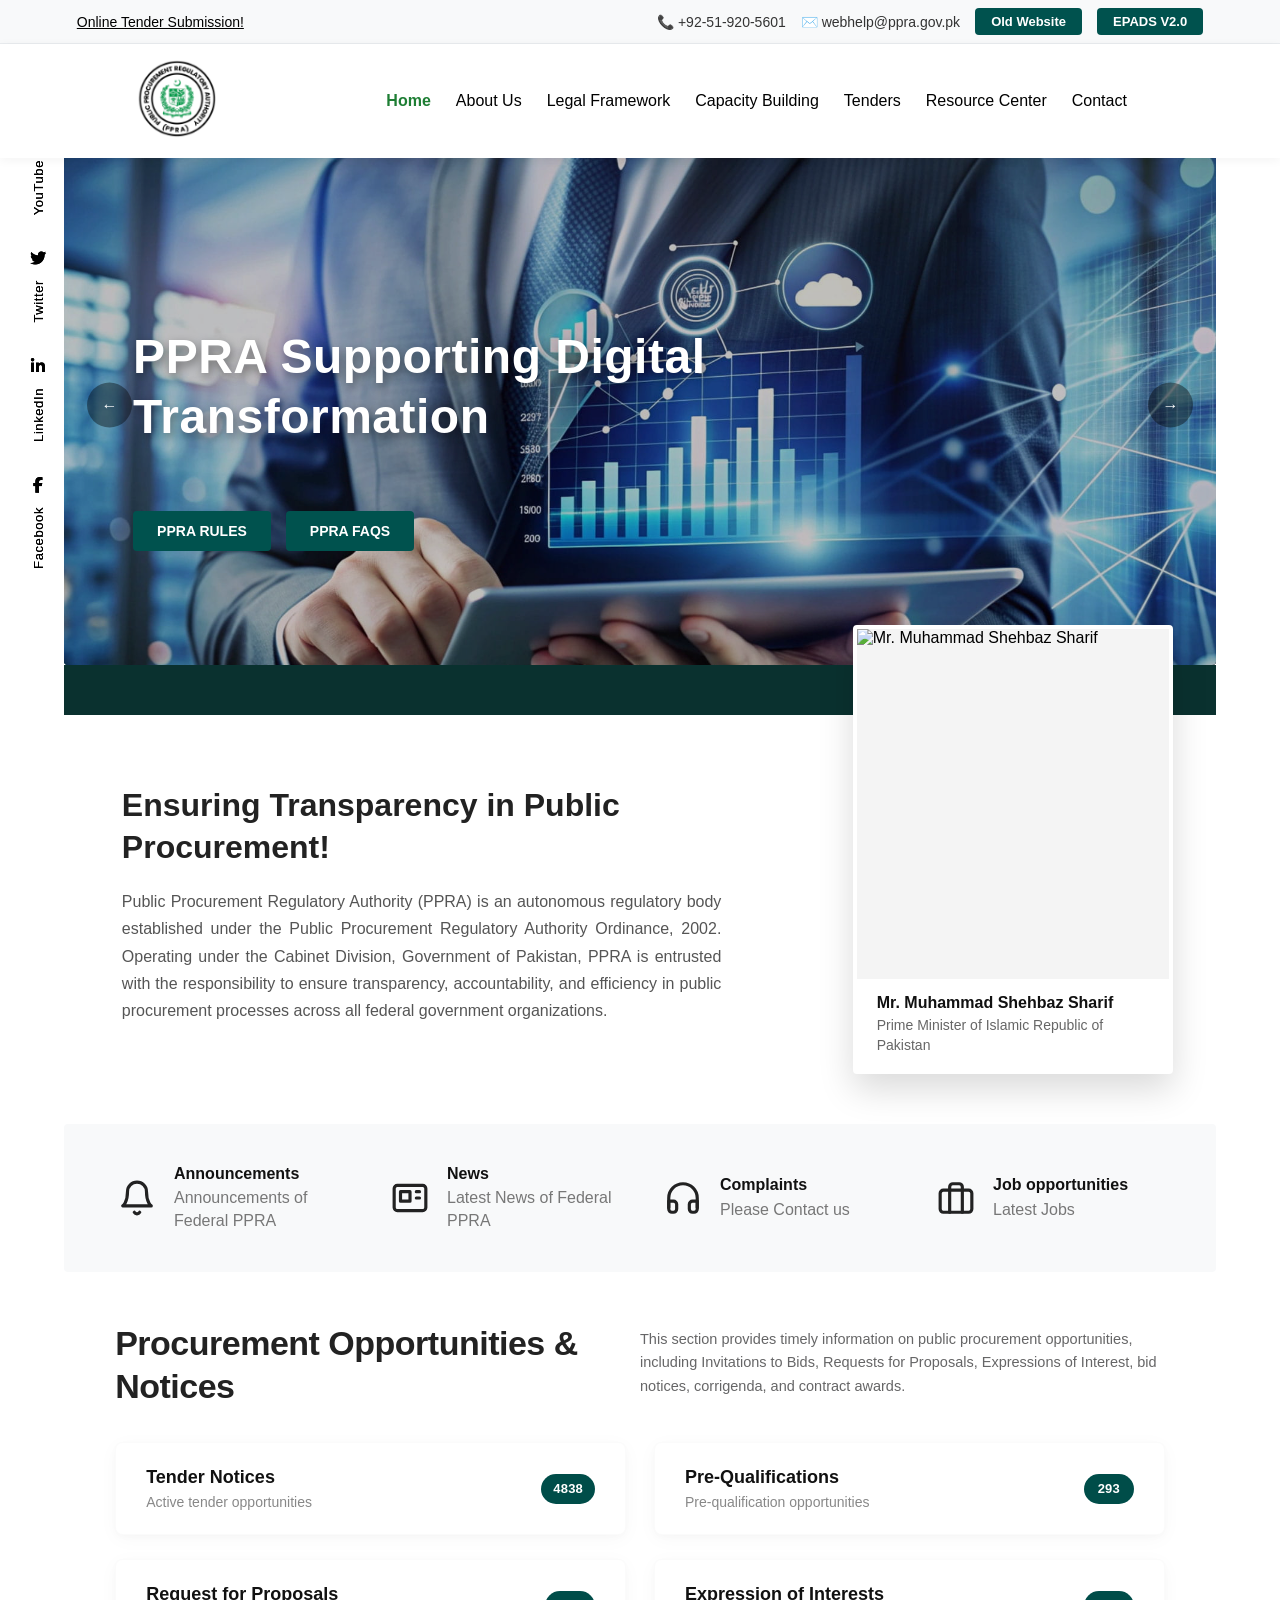
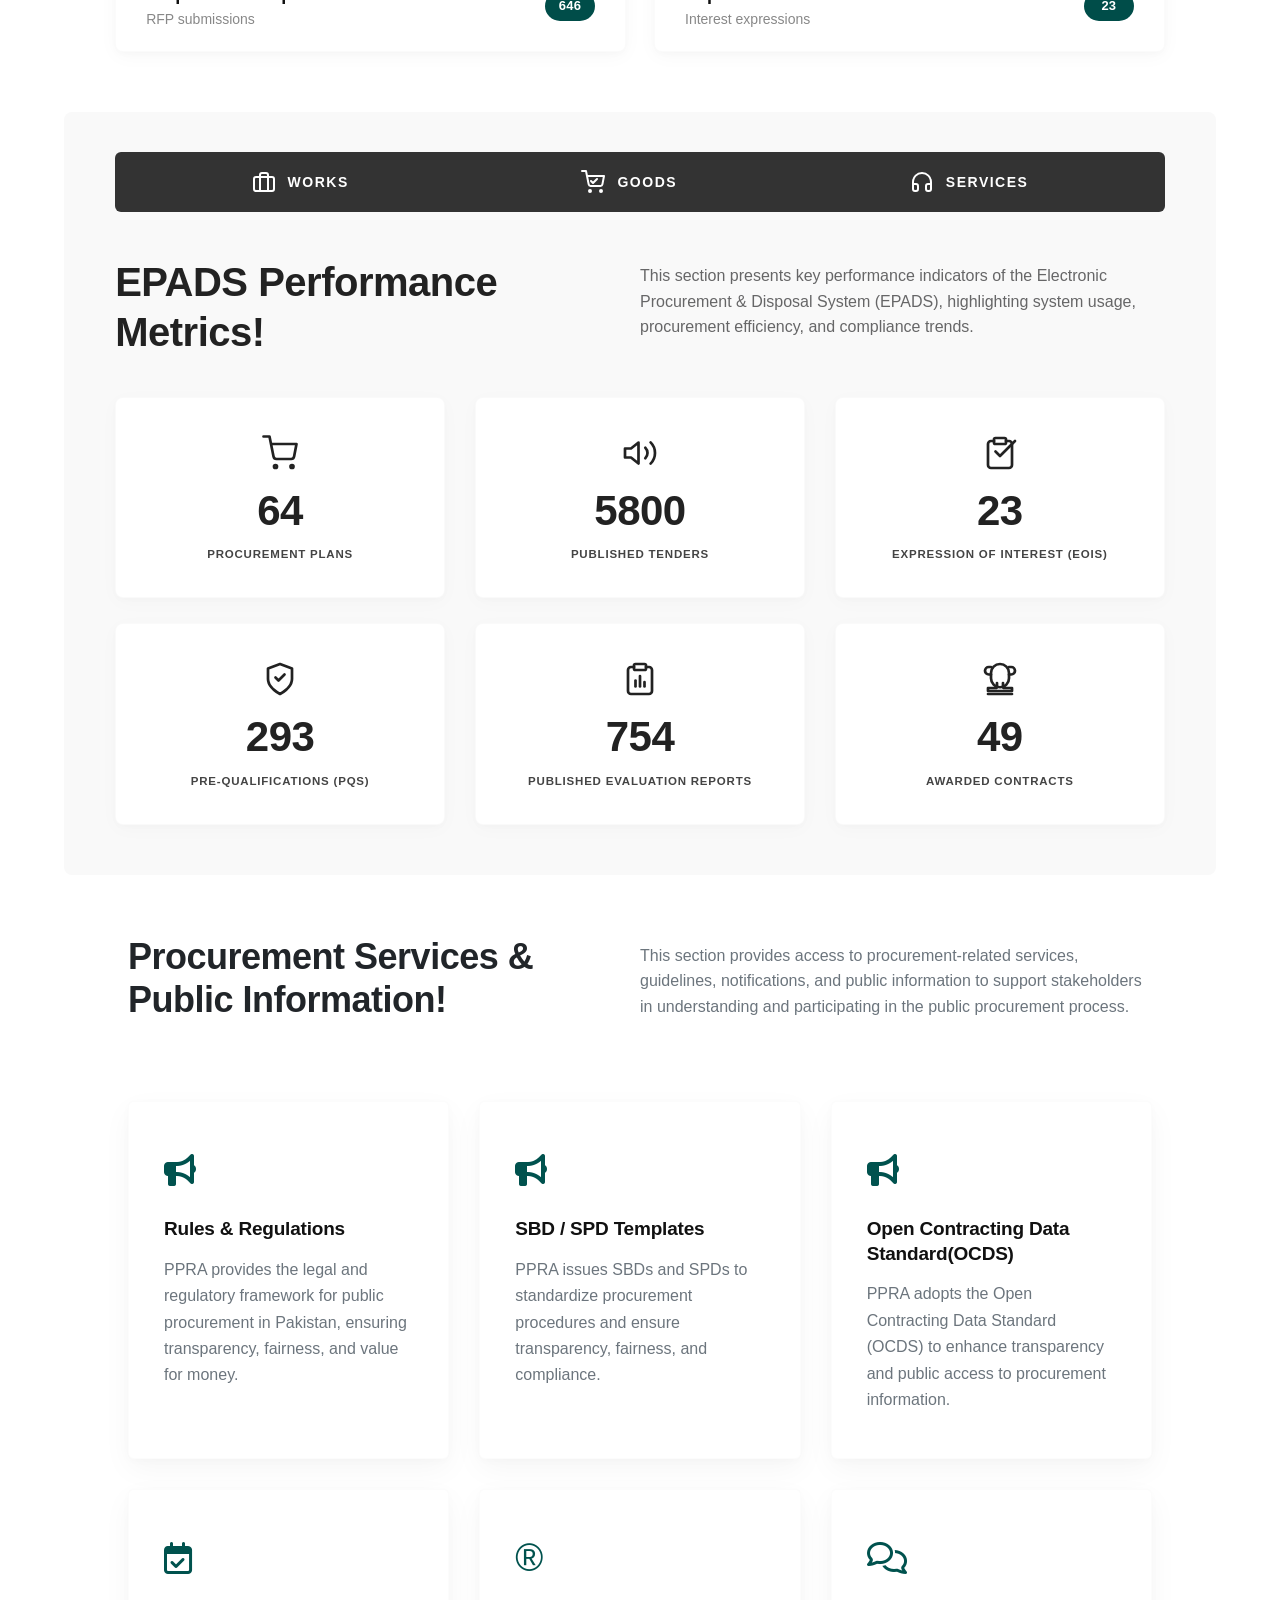
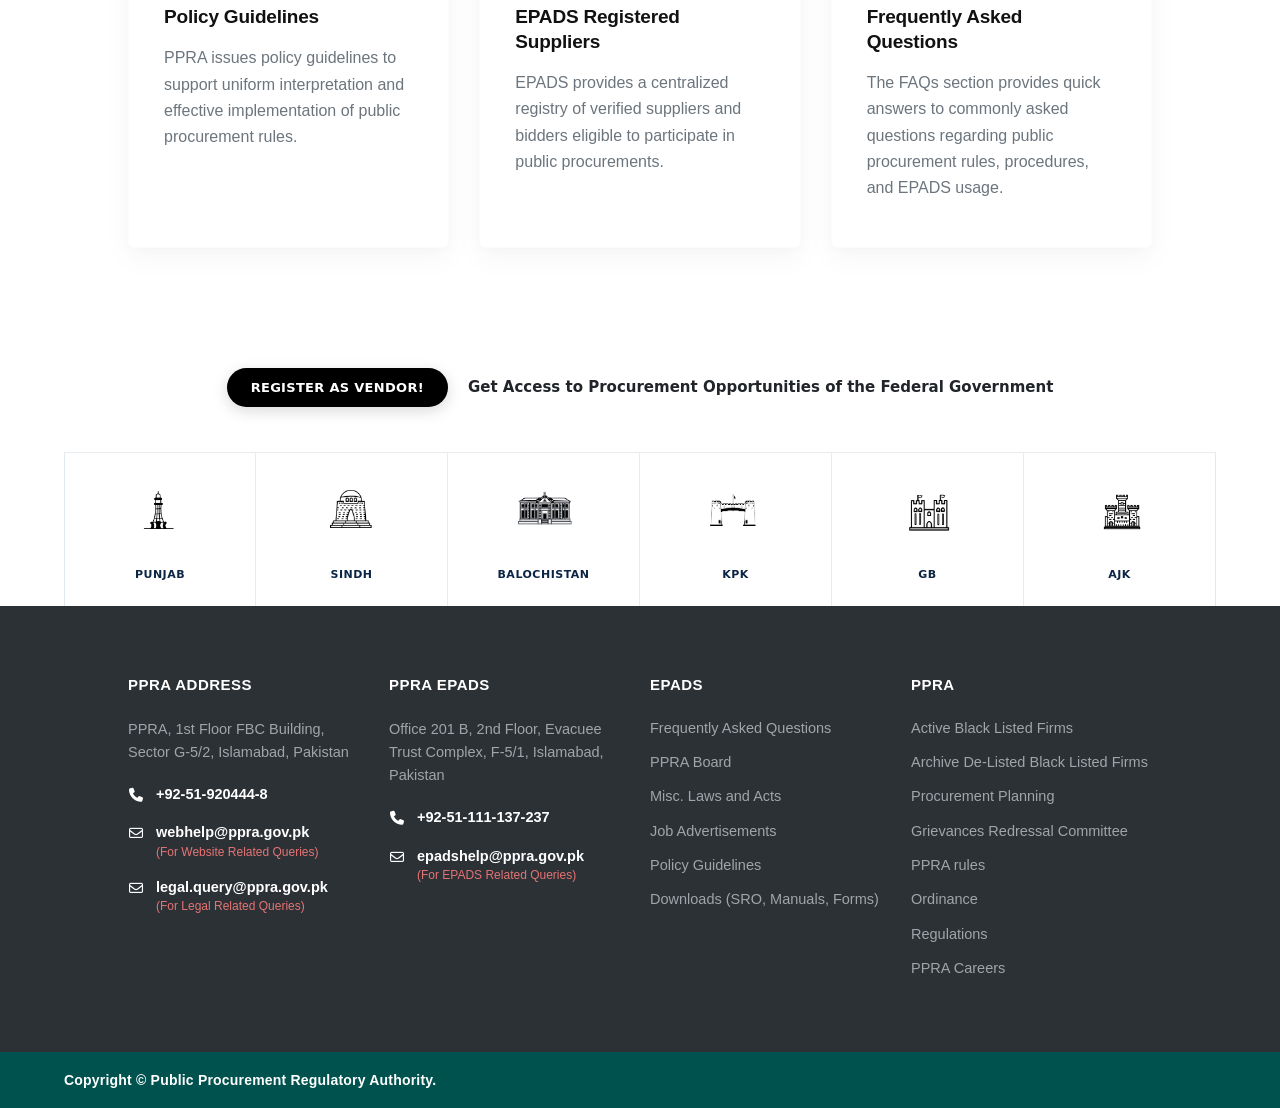
==== commit 600fe712: "update" ====
--- a/index.html
+++ b/index.html
@@ -18,304 +18,89 @@
         <a href="#" class="social-icon facebook" title="Facebook"><i class="fab fa-facebook-f"></i> <span>Facebook</span></a>
     </aside>
 
-    <main class="full-width-layout">
-        
-        <section class="hero-carousel">
-            <div class="carousel-inner">
-                <div class="carousel-slide active">
-                    <img src="https://images.unsplash.com/photo-1451187580459-43490279c0fa?q=80&w=1920" alt="PPRA Slide 1">
-                    <div class="slide-content">
-                        <h1>PPRA Supporting Digital<br>Transformation</h1>
-                    </div>
-                </div>
-
-                <div class="carousel-slide">
-                    <img src="https://images.unsplash.com/photo-1526374965328-7f61d4dc18c5?q=80&w=1920" alt="PPRA Slide 2">
-                    <div class="slide-content">
-                        <h1>Efficient Procurement for<br>National Growth</h1>
-                    </div>
-                </div>
-
-                <div class="carousel-slide">
-                    <img src="https://images.unsplash.com/photo-1486406146926-c627a92ad1ab?q=80&w=1920" alt="PPRA Slide 3">
-                    <div class="slide-content">
-                        <h1>Empowering Transparency<br>Through Technology</h1>
-                    </div>
-                </div>
-            </div>
-
-            <div class="slider-overlay-buttons">
-                <a href="#" class="btn-overlay">PPRA RULES</a>
-                <a href="#" class="btn-overlay">PPRA FAQS</a>
-            </div>
-
-            <button class="carousel-arrow prev-arrow" aria-label="Previous Slide">&#x2190;</button>
-            <button class="carousel-arrow next-arrow" aria-label="Next Slide">&#x2192;</button>
-        </section>
-
-        <section class="ticker-container">
-            <div class="ticker-wrap">
-                <div class="ticker-content">
-                    <span class="ticker-item"><span class="bullet-dot"></span> Important Notice for EPADS Vendors</span>
-                    <span class="ticker-item"><span class="bullet-dot"></span> EPMS User Form for Procuring Agencies</span>
-                    <span class="ticker-item"><span class="bullet-dot"></span> Tender Publication schedule updates for national frameworks</span>
-                    <span class="ticker-item"><span class="bullet-dot"></span> Uploading of Bidding Documents / Evaluation Reports on PPRA Website / EPADS</span>
-                    <span class="ticker-item"><span class="bullet-dot"></span> ATTENTION: PROCURING AGENCIES / VENDERS & SUPPLIERS</span>
-                    <span class="ticker-item"><span class="bullet-dot"></span> professional Diploma in Procurement & Contract Management - AIR University in Collaboration with PPRA</span>
-                </div>
-            </div>
-        </section>
-
-        <section class="welcome-profile-section">
-            <div class="welcome-text-content">
-                <h2>Ensuring Transparency in Public Procurement!</h2>
-                <p>
-                    Public Procurement Regulatory Authority (PPRA) is an autonomous regulatory body 
-                    established under the Public Procurement Regulatory Authority Ordinance, 2002. 
-                    Operating under the Cabinet Division, Government of Pakistan, PPRA is entrusted 
-                    with the responsibility to ensure transparency, accountability, and efficiency 
-                    in public procurement processes across all federal government organizations.
-                </p>
-            </div>
-
-            <div class="profile-card-container">
-                <div class="profile-card">
-                    <div class="image-wrapper">
-                        <img src="Mr. Muhammad.png" alt="Mr. Muhammad Shehbaz Sharif">
-                    </div>
-                    <div class="profile-info-footer">
-                        <h3>Mr. Muhammad Shehbaz Sharif</h3>
-                        <span class="profile-designation">Prime Minister of Islamic Republic of Pakistan</span>
-                    </div>
-                </div>
-            </div>
-        </section>
-
-        <section class="info-links-grid-container">
-            <div class="info-links-grid">
-                
-                <a href="#announcements" class="info-grid-card">
-                    <div class="card-icon-wrapper">
-                        <svg viewBox="0 0 24 24" fill="none" stroke="currentColor" stroke-width="2" stroke-linecap="round" stroke-linejoin="round">
-                            <path d="M18 8A6 6 0 0 0 6 8c0 7-3 9-3 9h18s-3-2-3-9"></path>
-                            <path d="M13.73 21a2 2 0 0 1-3.46 0"></path>
-                        </svg>
-                    </div>
-                    <div class="card-text-content">
-                        <h3>Announcements</h3>
-                        <p>Announcements of Federal PPRA</p>
-                    </div>
-                </a>
-
-                <a href="#news" class="info-grid-card">
-                    <div class="card-icon-wrapper">
-                        <svg viewBox="0 0 24 24" fill="none" stroke="currentColor" stroke-width="2" stroke-linecap="round" stroke-linejoin="round">
-                            <path d="M4 4h16c1.1 0 2 .9 2 2v12c0 1.1-.9 2-2 2H4c-1.1 0-2-.9-2-2V6c0-1.1.9-2 2-2z"></path>
-                            <path d="M16 8h2"></path>
-                            <path d="M16 12h2"></path>
-                            <path d="M6 14h6V8H6v6z"></path>
-                        </svg>
-                    </div>
-                    <div class="card-text-content">
-                        <h3>News</h3>
-                        <p>Latest News of Federal PPRA</p>
-                    </div>
-                </a>
-
-                <a href="#complaints" class="info-grid-card">
-                    <div class="card-icon-wrapper">
-                        <svg viewBox="0 0 24 24" fill="none" stroke="currentColor" stroke-width="2" stroke-linecap="round" stroke-linejoin="round">
-                            <path d="M3 18v-6a9 9 0 0 1 18 0v6"></path>
-                            <path d="M21 19a2 2 0 0 1-2 2h-1a2 2 0 0 1-2-2v-3a2 2 0 0 1 2-2h3zM3 19a2 2 0 0 0 2 2h1a2 2 0 0 0 2-2v-3a2 2 0 0 0-2-2H3z"></path>
-                        </svg>
-                    </div>
-                    <div class="card-text-content">
-                        <h3>Complaints</h3>
-                        <p>Please Contact us</p>
-                    </div>
-                </a>
-
-                <a href="#jobs" class="info-grid-card">
-                    <div class="card-icon-wrapper">
-                        <svg viewBox="0 0 24 24" fill="none" stroke="currentColor" stroke-width="2" stroke-linecap="round" stroke-linejoin="round">
-                            <rect x="2" y="7" width="20" height="14" rx="2" ry="2"></rect>
-                            <path d="M16 21V5a2 2 0 0 0-2-2h-4a2 2 0 0 0-2 2v16"></path>
-                        </svg>
-                    </div>
-                    <div class="card-text-content">
-                        <h3>Job opportunities</h3>
-                        <p>Latest Jobs</p>
-                    </div>
-                </a>
-
-            </div>
-        </section>
-
-        <section class="procurement-notices-container">
-            <div class="procurement-header-row">
-                <div class="procurement-title-block">
-                    <h2>Procurement Opportunities & Notices</h2>
-                </div>
-                <div class="procurement-desc-block">
-                    <p>This section provides timely information on public procurement opportunities, including Invitations to Bids, Requests for Proposals, Expressions of Interest, bid notices, corrigenda, and contract awards.</p>
-                </div>
-            </div>
-
-            <div class="procurement-cards-grid">
-                <a href="#tender-notices" class="notice-data-card">
-                    <div class="notice-card-info">
-                        <h3>Tender Notices</h3>
-                        <p>Active tender opportunities</p>
-                    </div>
-                    <div class="notice-badge-count">4838</div>
-                </a>
-
-                <a href="#pre-qualifications" class="notice-data-card">
-                    <div class="notice-card-info">
-                        <h3>Pre-Qualifications</h3>
-                        <p>Pre-qualification opportunities</p>
-                    </div>
-                    <div class="notice-badge-count">293</div>
-                </a>
-
-                <a href="#rfp" class="notice-data-card">
-                    <div class="notice-card-info">
-                        <h3>Request for Proposals</h3>
-                        <p>RFP submissions</p>
-                    </div>
-                    <div class="notice-badge-count">646</div>
-                </a>
-
-                <a href="#eoi" class="notice-data-card">
-                    <div class="notice-card-info">
-                        <h3>Expression of Interests</h3>
-                        <p>Interest expressions</p>
-                    </div>
-                    <div class="notice-badge-count">23</div>
-                </a>
-            </div>
-        </section>
-
-        <section class="epads-metrics-container">
-            
-            <div class="epads-subnav-bar">
-                <a href="#works" class="epads-subnav-item">
-                    <svg class="epads-icon" viewBox="0 0 24 24" fill="none" stroke="currentColor" stroke-width="2" stroke-linecap="round" stroke-linejoin="round">
-                        <rect x="2" y="7" width="20" height="14" rx="2" ry="2"></rect>
-                        <path d="M16 21V5a2 2 0 0 0-2-2h-4a2 2 0 0 0-2 2v16"></path>
-                    </svg>
-                    <span>WORKS</span>
-                </a>
-
-                <a href="#goods" class="epads-subnav-item">
-                    <svg class="epads-icon" viewBox="0 0 24 24" fill="none" stroke="currentColor" stroke-width="2" stroke-linecap="round" stroke-linejoin="round">
-                        <circle cx="9" cy="21" r="1"></circle>
-                        <circle cx="20" cy="21" r="1"></circle>
-                        <path d="M1 1h4l2.68 13.39a2 2 0 0 0 2 1.61h9.72a2 2 0 0 0 2-1.61L23 6H6"></path>
-                        <path d="M10 11l2 2 4-4"></path>
-                    </svg>
-                    <span>GOODS</span>
-                </a>
-
-                <a href="#services" class="epads-subnav-item">
-                    <svg class="epads-icon" viewBox="0 0 24 24" fill="none" stroke="currentColor" stroke-width="2" stroke-linecap="round" stroke-linejoin="round">
-                        <path d="M3 18v-6a9 9 0 0 1 18 0v6"></path>
-                        <path d="M21 19a2 2 0 0 1-2 2h-1a2 2 0 0 1-2-2v-3a2 2 0 0 1 2-2h3zM3 19a2 2 0 0 0 2 2h1a2 2 0 0 0 2-2v-3a2 2 0 0 0-2-2H3z"></path>
-                    </svg>
-                    <span>SERVICES</span>
-                </a>
-            </div>
-
-            <div class="epads-header-row">
-                <div class="epads-title-block">
-                    <h2>EPADS Performance Metrics!</h2>
-                </div>
-                <div class="epads-desc-block">
-                    <p>This section presents key performance indicators of the Electronic Procurement & Disposal System (EPADS), highlighting system usage, procurement efficiency, and compliance trends.</p>
-                </div>
-            </div>
-
-            <div class="epads-counters-grid">
-                
-                <div class="metric-counter-card">
-                    <div class="metric-icon-box">
-                        <svg viewBox="0 0 24 24" fill="none" stroke="currentColor" stroke-width="1.8" stroke-linecap="round" stroke-linejoin="round">
-                            <circle cx="9" cy="21" r="1"></circle>
-                            <circle cx="20" cy="21" r="1"></circle>
-                            <path d="M1 1h4l2.68 13.39a2 2 0 0 0 2 1.61h9.72a2 2 0 0 0 2-1.61L23 6H6"></path>
-                        </svg>
-                    </div>
-                    <div class="metric-number">64</div>
-                    <div class="metric-label">PROCUREMENT PLANS</div>
-                </div>
-
-                <div class="metric-counter-card">
-                    <div class="metric-icon-box">
-                        <svg viewBox="0 0 24 24" fill="none" stroke="currentColor" stroke-width="1.8" stroke-linecap="round" stroke-linejoin="round">
-                            <path d="M11 5L6 9H2v6h4l5 4V5z"></path>
-                            <path d="M19.07 4.93a10 10 0 0 1 0 14.14M15.54 8.46a5 5 0 0 1 0 7.07"></path>
-                        </svg>
-                    </div>
-                    <div class="metric-number">5800</div>
-                    <div class="metric-label">PUBLISHED TENDERS</div>
-                </div>
-
-                <div class="metric-counter-card">
-                    <div class="metric-icon-box">
-                        <svg viewBox="0 0 24 24" fill="none" stroke="currentColor" stroke-width="1.8" stroke-linecap="round" stroke-linejoin="round">
-                            <path d="M16 4h2a2 2 0 0 1 2 2v14a2 2 0 0 1-2 2H6a2 2 0 0 1-2-2V6a2 2 0 0 1 2-2h2"></path>
-                            <rect x="8" y="2" width="8" height="4" rx="1" ry="1"></rect>
-                            <polyline points="9 11 12 14 22 4"></polyline>
-                        </svg>
-                    </div>
-                    <div class="metric-number">23</div>
-                    <div class="metric-label">Expression of Interest (EOIs)</div>
-                </div>
-
-                <div class="metric-counter-card">
-                    <div class="metric-icon-box">
-                        <svg viewBox="0 0 24 24" fill="none" stroke="currentColor" stroke-width="1.8" stroke-linecap="round" stroke-linejoin="round">
-                            <path d="M12 22s8-4 8-10V5l-8-3-8 3v7c0 6 8 10 8 10z"></path>
-                            <polyline points="9 11 11 13 15 9"></polyline>
-                        </svg>
-                    </div>
-                    <div class="metric-number">293</div>
-                    <div class="metric-label">Pre-Qualifications (PQs)</div>
-                </div>
-
-                <div class="metric-counter-card">
-                    <div class="metric-icon-box">
-                        <svg viewBox="0 0 24 24" fill="none" stroke="currentColor" stroke-width="1.8" stroke-linecap="round" stroke-linejoin="round">
-                            <path d="M16 4h2a2 2 0 0 1 2 2v14a2 2 0 0 1-2 2H6a2 2 0 0 1-2-2V6a2 2 0 0 1 2-2h2"></path>
-                            <rect x="8" y="2" width="8" height="4" rx="1" ry="1"></rect>
-                            <line x1="9" y1="17" x2="9" y2="13"></line>
-                            <line x1="12" y1="17" x2="12" y2="10"></line>
-                            <line x1="15" y1="17" x2="15" y2="14"></line>
-                        </svg>
-                    </div>
-                    <div class="metric-number">754</div>
-                    <div class="metric-label">PUBLISHED EVALUATION REPORTS</div>
-                </div>
-
-                <div class="metric-counter-card">
-                    <div class="metric-icon-box">
-                        <svg viewBox="0 0 24 24" fill="none" stroke="currentColor" stroke-width="1.8" stroke-linecap="round" stroke-linejoin="round">
-                            <path d="M6 9H4.5a2.5 2.5 0 0 1 0-5H6"></path>
-                            <path d="M18 9h1.5a2.5 2.5 0 0 0 0-5H18"></path>
-                            <path d="M4 22h16"></path>
-                            <path d="M10 14.66V17c0 .55-.45 1-1 1H4v2h16v-2h-5c-.55 0-1-.45-1-1v-2.34"></path>
-                            <path d="M12 2a6 6 0 0 1 6 6v3.5a6 6 0 0 1-6 6 6 6 0 0 1-6-6V8a6 6 0 0 1 6-6z"></path>
-                        </svg>
-                    </div>
-                    <div class="metric-number">49</div>
-                    <div class="metric-label">AWARDED CONTRACTS</div>
-                </div>
-
-            </div>
-        </section>
-
+    <main class="full-width-layout" id="page-content-wrapper">
     </main>
 
+    <div id="footer-placeholder"></div>
+
     <script src="script.js"></script>
+    
+    <script>
+        document.addEventListener("DOMContentLoaded", function () {
+            // 1. Fetch and inject the footer HTML file
+            fetch("footer.html")
+                .then(response => {
+                    if (!response.ok) throw new Error("Error loading footer component.");
+                    return response.text();
+                })
+                .then(htmlMarkup => {
+                    document.getElementById("footer-placeholder").innerHTML = htmlMarkup;
+                    
+                    // 2. Fetch and inject the unique page content (Home Page)
+                    return fetch("home.html");
+                })
+                .then(response => {
+                    if (!response.ok) throw new Error("Error loading home content page.");
+                    return response.text();
+                })
+                .then(homeMarkup => {
+                    document.getElementById("page-content-wrapper").innerHTML = homeMarkup;
+
+                    // 3. Initialize dynamic layout tracking
+                    setupScrollVisibilityObservers();
+                })
+                .catch(err => console.error("Dynamic layout loader encounter:", err));
+        });
+
+        function setupScrollVisibilityObservers() {
+            const sidebar = document.querySelector('.social-sidebar');
+            const header = document.getElementById('header-container');
+            
+            const procurementHeaderSection = document.querySelector('.info-section-header');
+            const vendorSection = document.querySelector('.vendor-registration-section');
+            const footerPlaceholder = document.getElementById('footer-placeholder');
+
+            // Track the last scroll position to calculate scroll direction
+            let lastScrollTop = 0;
+
+            window.addEventListener('scroll', function() {
+                const currentScroll = window.scrollY || window.pageYOffset;
+
+                // --- SMART SIDEBAR DIRECTION LOGIC ---
+                if (sidebar) {
+                    if (currentScroll <= 50) {
+                        // Force show if user is completely at the top of the page
+                        sidebar.classList.remove('sidebar-hidden');
+                    } else if (currentScroll > lastScrollTop) {
+                        // User is scrolling DOWN -> Hide the sidebar immediately
+                        sidebar.classList.add('sidebar-hidden');
+                    } else {
+                        // User is scrolling UP -> Slowly bring it back into view
+                        sidebar.classList.remove('sidebar-hidden');
+                    }
+                }
+
+                // --- HEADER VISIBILITY MAINTENANCE ---
+                if (header) {
+                    const procRect = procurementHeaderSection ? procurementHeaderSection.getBoundingClientRect() : null;
+                    const vendRect = vendorSection ? vendorSection.getBoundingClientRect() : null;
+                    const footRect = footerPlaceholder ? footerPlaceholder.getBoundingClientRect() : null;
+                    
+                    const procVisible = procRect && procRect.top < window.innerHeight && procRect.bottom > 0;
+                    const vendVisible = vendRect && vendRect.top < window.innerHeight && vendRect.bottom > 0;
+                    const footVisible = footRect && footRect.top < window.innerHeight && footRect.bottom > 0;
+
+                    if (procVisible || vendVisible || footVisible) {
+                        header.classList.add('header-hidden');
+                    } else {
+                        header.classList.remove('header-hidden');
+                    }
+                }
+
+                // Update the position value for the next scroll loop frame evaluation
+                lastScrollTop = currentScroll <= 0 ? 0 : currentScroll;
+            }, { passive: true });
+        }
+    </script>
 </body>
 </html>
--- a/style.css
+++ b/style.css
@@ -1,1001 +1,26 @@
-/* Header Style */
+@import url('styles/header.css');
 
-/* --- Global Resets & Fonts --- */
-* {
-    margin: 0;
-    padding: 0;
-    box-sizing: border-box;
-    font-family: Arial, sans-serif;
-}
+@import url('styles/hero.css');
 
-html, body {
-    width: 100%;
-    margin: 0;
-    padding: 0;
-    overflow-x: hidden;
-    background-color: #ffffff;
-}
+@import url('styles/sidebar.css');
 
-/* --- 1. Top Utility Bar Styling --- */
-.top-bar {
-    background-color: #f8f9fa;
-    display: flex;
-    justify-content: space-between;
-    align-items: center;
-    padding: 8px 6%;
-    font-size: 14px;
-    border-bottom: 1px solid #e9ecef;
-}
+@import url('styles/ticker.css');
 
-.tender-submission-link {
-    color: #000;
-    font-weight: normal;
-    text-decoration: underline;
-}
+@import url('styles/welcome.css');
 
-.top-bar-right {
-    display: flex;
-    align-items: center;
-    gap: 15px;
-}
+@import url('styles/info_grid.css');
 
-.contact-info {
-    color: #333;
-}
+@import url('styles/procurement.css');
 
-/* Dark Green Buttons styling */
-.btn-dark-green {
-    background-color: #00524e;
-    color: white;
-    text-decoration: none;
-    padding: 6px 16px;
-    border-radius: 4px;
-    font-weight: bold;
-    font-size: 13px;
-    transition: background 0.2s ease;
-}
+@import url('styles/epads.css');
 
-.btn-dark-green:hover {
-    background-color: #003b38;
-}
+@import url('styles/services-header.css');
 
-/* --- 2. Main Navigation Header Styling (FIXED AT TOP) --- */
-.main-header {
-    background-color: #ffffff;
-    padding: 15px 6%;
-    
-    /* FIX: Sticky placement keeps the header frozen at the top when scrolling */
-    position: sticky;
-    top: 0;
-    
-    z-index: 2000;
-    box-shadow: 0 2px 10px rgba(0,0,0,0.05);
-}
+@import url('styles/services-cards.css');
 
-.navbar-container {
-    display: flex;
-    justify-content: space-between; 
-    align-items: center;
-    max-width: 1400px;
-    margin: 0 auto;
-    padding: 0; 
-}
+@import url('styles/vender.css');
 
-.ppra-logo {
-    height: 80px; 
-    width: auto;
-}
+@import url('styles/footer.css');
 
-/* Target the main-nav container to position it toward the center */
-.main-nav {
-    margin-left: auto; 
-    margin-right: 20px; 
-}
+@import url('styles/about.css');
 
-.main-nav .nav-links {
-    display: flex;
-    list-style: none;
-    gap: 25px;
-}
-
-.nav-links a {
-    text-decoration: none;
-    color: #000; 
-    font-size: 16px;
-    font-weight: 500;
-    transition: color 0.2s ease;
-}
-
-.nav-links a:hover, 
-.nav-links a.active {
-    color: #00524e;
-}
-
-/* Position the parent list item relatively so the dropdown aligns perfectly underneath it */
-.dropdown-item {
-    position: relative;
-}
-
-/* Hide the dropdown menu by default and style its appearance */
-.dropdown-menu {
-    display: none; 
-    position: absolute;
-    top: 100%; 
-    left: 0;
-    background-color: #ffffff;
-    list-style: none;
-    min-width: 250px;
-    box-shadow: 0 8px 25px rgba(0, 0, 0, 0.15); 
-    padding: 10px 0;
-    z-index: 2100; 
-    border-radius: 0 0 4px 4px;
-    /* REMOVED: border-top green line */
-}
-
-/* Style the links inside the dropdown */
-.dropdown-menu li a {
-    color: #333333;
-    padding: 12px 20px;
-    display: block;
-    font-size: 14px;
-    font-weight: normal;
-    text-decoration: none;
-    border-bottom: 1px solid rgba(0, 0, 0, 0.06); 
-    transition: background-color 0.2s ease, color 0.2s ease;
-}
-
-/* Remove the border from the very last item */
-.dropdown-menu li:last-child a {
-    border-bottom: none;
-}
-
-/* Hover style inside the dropdown items */
-.dropdown-menu li a:hover {
-    background-color: rgba(0, 82, 78, 0.08); 
-    color: #00524e;
-}
-
-/* --- THE HOVER TRIGGER --- */
-.dropdown-item:hover .dropdown-menu {
-    display: block;
-}
-
-/* Position the parent list item relatively so the sub-menu anchors to its right side */
-.sub-dropdown-item {
-    position: relative;
-}
-
-.sub-dropdown-item a {
-    display: flex;
-    justify-content: space-between;
-    align-items: center;
-}
-
-.arrow {
-    font-size: 10px;
-    opacity: 0.5;
-}
-
-/* Hide the sub-dropdown menu by default and break it out to the right side */
-.sub-dropdown-menu {
-    display: none; 
-    position: absolute;
-    top: 0; 
-    left: 100%; 
-    background-color: #ffffff; 
-    list-style: none;
-    min-width: 240px;
-    box-shadow: 4px 4px 15px rgba(0, 0, 0, 0.15);
-    padding: 10px 0;
-    z-index: 2200; 
-    border-radius: 0 4px 4px 4px;
-    /* REMOVED: border-left green line */
-}
-
-/* --- THE SUB-HOVER TRIGGER --- */
-.sub-dropdown-item:hover .sub-dropdown-menu {
-    display: block;
-}
-
-/* --- 3. MEGA MENU STYLING (Resource Center Extension) --- */
-.position-static {
-    position: static !important;
-}
-
-/* Forces the mega dropdown to spawn perfectly at the bottom edge of the white nav bar container */
-.main-header .mega-dropdown-menu {
-    position: absolute;
-    top: 100%; 
-    width: 100%; 
-    max-width: 1400px;
-    left: 0 !important; 
-    background-color: #ffffff; 
-    box-shadow: 0 12px 30px rgba(0, 0, 0, 0.15);
-    gap: 30px;
-    padding: 30px 40px !important;
-    z-index: 2500; 
-    /* REMOVED: border-top green line */
-}
-
-/* Activates clean horizontal columns upon hover sequence triggers */
-.dropdown-item:hover .mega-dropdown-menu {
-    display: grid;
-    grid-template-columns: repeat(4, 1fr); 
-}
-
-/* Grid Column Content Presentation Attributes */
-.mega-column h3 {
-    font-size: 15px;
-    font-weight: bold;
-    color: #000000;
-    margin-bottom: 15px;
-    padding-bottom: 5px;
-    border-bottom: 1px solid rgba(0, 0, 0, 0.08);
-}
-
-.mega-column ul {
-    list-style: none;
-}
-
-/* Clean textual normalization for item listings inside the panel grid components */
-.mega-column ul li a {
-    color: #555555 !important;
-    font-size: 13px !important;
-    font-weight: normal !important;
-    padding: 6px 0 !important;
-    border-bottom: none !important; 
-    display: block;
-}
-
-.mega-column ul li a:hover {
-    color: #00524e !important;
-    background-color: transparent !important; 
-    text-decoration: underline;
-}
-
-/* --- 4. HERO CAROUSEL STYLING (Scrollable Below Header) --- */
-.hero-carousel {
-    position: relative;
-    width: 90% !important; 
-    max-width: 1440px;
-    height: 520px; 
-    overflow: hidden;
-    background-color: #000000;
-    margin: 0 auto !important; 
-    padding: 0 !important;
-    border-radius: 4px;
-}
-
-.carousel-inner {
-    width: 100%;
-    height: 100%;
-    position: relative;
-}
-
-.carousel-slide {
-    position: absolute;
-    top: 0;
-    left: 0;
-    width: 100%;
-    height: 100%;
-    opacity: 0;
-    transition: opacity 0.8s ease-in-out;
-    z-index: 1;
-}
-
-.carousel-slide.active {
-    opacity: 1;
-    z-index: 2;
-}
-
-.carousel-slide img {
-    width: 100%;
-    height: 100%;
-    object-fit: cover;
-    filter: brightness(75%); 
-}
-
-/* Slide Content Formatting text layers */
-.slide-content {
-    position: absolute;
-    top: 35%;
-    left: 6%; 
-    z-index: 5;
-    color: #ffffff;
-    max-width: 800px;
-}
-
-.slide-content h1 {
-    font-size: 48px;
-    font-weight: 700;
-    line-height: 1.25;
-    letter-spacing: 0.5px;
-    text-shadow: 2px 4px 10px rgba(0, 0, 0, 0.4);
-}
-
-/* Static Glass Layout Action Link Buttons */
-.slider-overlay-buttons {
-    position: absolute;
-    bottom: 22%;
-    left: 6%;
-    z-index: 10;
-    display: flex;
-    gap: 15px;
-}
-
-.btn-overlay {
-    background-color: #00524e;
-    color: #ffffff;
-    text-decoration: none;
-    font-size: 14px;
-    font-weight: bold;
-    padding: 12px 24px;
-    border-radius: 4px;
-    transition: all 0.2s ease;
-}
-
-.btn-overlay:hover {
-    background-color: #003b38;
-}
-
-/* Arrow Navigation controls placement */
-.carousel-arrow {
-    position: absolute;
-    top: 50%;
-    transform: translateY(-50%);
-    background-color: rgba(0, 0, 0, 0.4);
-    color: #ffffff;
-    border: none;
-    width: 45px;
-    height: 45px;
-    border-radius: 50%;
-    font-size: 16px;
-    cursor: pointer;
-    z-index: 10;
-    display: flex;
-    align-items: center;
-    justify-content: center;
-    transition: background 0.2s ease;
-}
-
-.carousel-arrow:hover {
-    background-color: rgba(0, 0, 0, 0.7);
-}
-
-.prev-arrow { left: 2%; }
-.next-arrow { right: 2%; }
-
-/* --- 5. SOCIAL SIDEBAR PANEL (STAYS VISIBLE ON SCROLL) --- */
-.social-sidebar {
-    position: fixed;
-    top: 120px; 
-    left: 0; 
-    width: 6%; 
-    z-index: 1500; 
-    display: flex;
-    flex-direction: column;
-    align-items: center;
-    justify-content: flex-start;
-    background-color: transparent;
-}
-
-/* Set standard icon links alignment */
-.social-icon {
-    display: flex;
-    flex-direction: column; /* Normal layout direction to structure top-down flow */
-    align-items: center;
-    justify-content: center;
-    width: 100%;
-    color: #000 !important;
-    text-decoration: none !important;
-    margin-bottom: 35px;
-    cursor: pointer;
-    gap: 14px;
-}
-
-/* Format the vertical text track precisely */
-.social-icon span {
-    writing-mode: vertical-lr; /* Forces clean text vertical block direction */
-    transform: rotate(-180deg); /* Rotates tracking bottom-to-top layout seamlessly */
-    font-size: 13px;
-    font-weight: 500;
-    letter-spacing: 0.6px;
-    color: #000;
-    white-space: nowrap;
-    transition: color 0.2s ease;
-}
-
-.social-icon i {
-    font-size: 16px;
-    color: #000;
-    transition: color 0.2s ease;
-}
-
-/* Hover highlights change directly to the theme green color */
-.social-icon:hover i,
-.social-icon:hover span {
-    color: #000;
-}
-
-/* --- 6. NEWS TICKER STYLING --- */
-.ticker-container {
-    display: flex;
-    background-color: #0a312f; 
-    color: #ffffff;
-    height: 50px;
-    width: 90% !important; 
-    margin: 0 auto 30px auto !important; 
-    align-items: center;
-    overflow: hidden;
-    font-size: 14px;
-    font-weight: 500;
-    position: relative;
-    z-index: 100;
-}
-
-.ticker-label {
-    background-color: #00524e; 
-    padding: 0 25px;
-    height: 100%;
-    display: flex;
-    align-items: center;
-    white-space: nowrap;
-    z-index: 5;
-    box-shadow: 5px 0 15px rgba(0,0,0,0.2);
-}
-
-.ticker-wrap {
-    width: 100%;
-    overflow: hidden;
-    position: relative;
-}
-
-.ticker-content {
-    display: inline-flex;
-    white-space: nowrap;
-    gap: 60px;
-    padding-left: 100%;
-    animation: scrollTicker 60s linear infinite; 
-}
-
-.ticker-item {
-    display: flex;
-    align-items: center;
-    gap: 8px;
-    cursor: pointer;
-}
-
-.ticker-item:hover {
-    color: #a3e2df;
-}
-
-.bullet-dot {
-    width: 6px;
-    height: 6px;
-    background-color: #ffffff;
-    border-radius: 50%;
-    display: inline-block;
-}
-
-@keyframes scrollTicker {
-    0% {
-        transform: translate3d(0, 0, 0);
-    }
-    100% {
-        transform: translate3d(-100%, 0, 0);
-    }
-}
-
-.ticker-wrap:hover .ticker-content {
-    animation-play-state: paused;
-}
-
-/* --- Welcome & Prime Minister Profile Section Styles --- */
-.welcome-profile-section {
-    display: flex;
-    justify-content: space-between;
-    align-items: flex-start;
-    width: 88% !important; 
-    max-width: 1440px;
-    margin: 0 auto 50px auto !important; 
-    padding: 0;
-    gap: 30px; 
-    position: relative;
-    background-color: #ffffff;
-}
-
-.welcome-text-content {
-    flex: 0 0 55%; 
-    max-width: 55%;
-    padding-top: 40px; 
-    margin-left: 4%; 
-    padding-right: 20px; 
-}
-
-.welcome-text-content h2 {
-    font-size: 32px;
-    color: #222222;
-    font-weight: 700;
-    margin-bottom: 20px;
-    line-height: 1.3;
-}
-
-.welcome-text-content p {
-    font-size: 16px;
-    color: #555555;
-    line-height: 1.7;
-    text-align: justify;
-}
-
-.profile-card-container {
-    flex: 0 0 32%; 
-    max-width: 35%;
-    display: flex;
-    justify-content: flex-start; 
-    padding-left: 10px; 
-    position: relative;
-    z-index: 1000; 
-}
-
-.profile-card {
-    background-color: #ffffff;
-    width: 100%;
-    max-width: 320px;
-    border-radius: 4px;
-    margin-top: -120px; 
-    border: 4px solid #ffffff; 
-    box-shadow: 0 15px 35px rgba(0, 0, 0, 0.15); 
-    overflow: hidden;
-}
-
-.profile-card .image-wrapper {
-    width: 100%;
-    height: 350px; 
-    overflow: hidden;
-    background-color: #f4f4f4;
-}
-
-.profile-card .image-wrapper img {
-    width: 100%;
-    height: 100%;
-    object-fit: cover;
-    object-position: center top;
-}
-
-.profile-card .profile-info-footer {
-    padding: 15px 20px;
-    background-color: #ffffff;
-}
-
-.profile-card .profile-info-footer h3 {
-    font-size: 16px;
-    color: #111111;
-    font-weight: 700;
-    margin-bottom: 4px;
-}
-
-.profile-card .profile-info-footer .profile-designation {
-    font-size: 12px;
-    color: #666666;
-    display: block;
-    line-height: 1.4;
-}
-
-@media (max-width: 992px) {
-    .welcome-profile-section {
-        flex-direction: column-reverse; 
-        align-items: center;
-        gap: 30px;
-    }
-    
-    .welcome-text-content,
-    .profile-card-container {
-        max-width: 100%;
-        flex: 1;
-        padding-right: 0;
-        padding-left: 0;
-        margin-left: 0; 
-    }
-    
-    .profile-card {
-        margin-top: 20px; 
-    }
-    
-    .profile-card-container {
-        justify-content: center;
-    }
-}
-
-/* --- Info Grid Link Cards Section Styling --- */
-.info-links-grid-container {
-    width: 100%;
-    background-color: transparent; 
-    padding: 0;
-    margin-top: 35px;
-    margin-bottom: 50px;
-}
-
-.info-links-grid {
-    display: grid;
-    grid-template-columns: repeat(4, 1fr); 
-    background-color: #f8f9fa; 
-    padding: 30px 40px; 
-    border-radius: 4px;
-    width: 90% !important; 
-    margin: 0 auto !important; 
-    gap: 20px;
-}
-
-.info-grid-card {
-    display: flex;
-    align-items: center; 
-    text-decoration: none !important; 
-    color: inherit;
-    padding: 10px;
-    transition: transform 0.2s ease;
-}
-
-.info-grid-card:hover {
-    transform: translateY(-2px); 
-}
-
-.info-grid-card .card-icon-wrapper {
-    flex: 0 0 45px;
-    height: 45px;
-    margin-right: 15px;
-    display: flex;
-    align-items: center;
-    justify-content: center;
-    color: #222222; 
-}
-
-.info-grid-card .card-icon-wrapper stroke {
-    stroke-width: 1.6px;
-}
-
-.info-grid-card .card-icon-wrapper svg {
-    width: 38px;
-    height: 38px;
-}
-
-.info-grid-card .card-text-content h3 {
-    font-size: 16px; 
-    font-weight: 600;
-    color: #111111;
-    margin-bottom: 4px;
-    line-height: 1.2;
-}
-
-.info-grid-card .card-text-content p {
-    font-size: 16px;
-    color: #777777; 
-    line-height: 1.4;
-}
-
-@media (max-width: 992px) {
-    .info-links-grid {
-        grid-template-columns: repeat(2, 1fr); 
-        padding: 25px;
-        gap: 25px 15px;
-    }
-}
-
-@media (max-width: 576px) {
-    .info-links-grid {
-        grid-template-columns: 1fr; 
-        gap: 20px;
-    }
-}
-
-/* --- 7. PROCUREMENT OPPORTUNITIES & NOTICES STYLING --- */
-.procurement-notices-container {
-    width: 90% !important;
-    margin: 50px auto 60px auto !important;
-    padding: 0 4%; 
-    box-sizing: border-box;
-    font-family: Arial, sans-serif;
-}
-
-.procurement-header-row {
-    display: flex;
-    justify-content: space-between;
-    align-items: flex-start;
-    gap: 40px;
-    margin-bottom: 35px;
-}
-
-.procurement-title-block {
-    flex: 0 0 45%;
-    max-width: 45%;
-}
-
-.procurement-title-block h2 {
-    font-size: 34px; 
-    font-weight: 700;
-    color: #222222;
-    line-height: 1.25;
-    letter-spacing: -0.5px;
-}
-
-.procurement-desc-block {
-    flex: 0 0 50%;
-    max-width: 50%;
-    padding-top: 6px;
-}
-
-.procurement-desc-block p {
-    font-size: 14.5px;
-    color: #666667;
-    line-height: 1.6;
-}
-
-.procurement-cards-grid {
-    display: grid;
-    grid-template-columns: repeat(2, 1fr);
-    gap: 24px 28px;
-}
-
-.notice-data-card {
-    display: flex;
-    justify-content: space-between;
-    align-items: center;
-    background-color: #ffffff;
-    border-radius: 8px;
-    padding: 24px 30px;
-    text-decoration: none !important;
-    color: inherit;
-    box-shadow: 0 4px 20px rgba(0, 0, 0, 0.03), 0 2px 6px rgba(0, 0, 0, 0.02);
-    border: 1px solid rgba(0, 0, 0, 0.015);
-    transition: transform 0.2s ease, box-shadow 0.2s ease;
-}
-
-.notice-data-card:hover {
-    transform: translateY(-2px);
-    box-shadow: 0 8px 25px rgba(0, 0, 0, 0.06);
-}
-
-.notice-card-info h3 {
-    font-size: 18px;
-    font-weight: 600;
-    color: #111111;
-    margin-bottom: 6px;
-}
-
-.notice-card-info p {
-    font-size: 14px;
-    color: #888888;
-}
-
-.notice-badge-count {
-    background-color: #004d49; 
-    color: #ffffff;
-    font-size: 13px;
-    font-weight: 700;
-    min-width: 50px;
-    height: 30px;
-    padding: 0 12px;
-    border-radius: 15px; 
-    display: flex;
-    align-items: center;
-    justify-content: center;
-    letter-spacing: 0.2px;
-}
-
-@media (max-width: 992px) {
-    .procurement-notices-container {
-        padding: 0 2%; 
-    }
-    
-    .procurement-header-row {
-        flex-direction: column;
-        gap: 15px;
-        margin-bottom: 25px;
-    }
-    
-    .procurement-title-block,
-    .procurement-desc-block {
-        max-width: 100%;
-        flex: 1;
-    }
-    
-    .procurement-title-block h2 {
-        font-size: 28px;
-    }
-    
-    .procurement-cards-grid {
-        grid-template-columns: 1fr; 
-        gap: 18px;
-    }
-}
-
-/* --- 8. EPADS PERFORMANCE METRICS STYLING --- */
-.epads-metrics-container {
-    width: 90% !important;
-    margin: 50px auto 60px auto !important;
-    padding: 40px 4% 50px 4%; 
-    box-sizing: border-box;
-    font-family: Arial, sans-serif;
-    background-color: #f9f9f9; 
-    border-radius: 8px;
-}
-
-.epads-subnav-bar {
-    display: flex;
-    justify-content: space-around;
-    align-items: center;
-    background-color: #333333; 
-    border-radius: 6px;
-    padding: 18px 20px;
-    margin-bottom: 45px;
-}
-
-.epads-subnav-item {
-    display: flex;
-    align-items: center;
-    gap: 12px;
-    text-decoration: none !important;
-    color: #ffffff !important;
-    transition: opacity 0.2s ease, transform 0.2s ease;
-}
-
-.epads-subnav-item:hover {
-    opacity: 0.85;
-    transform: translateY(-1px);
-}
-
-.epads-subnav-item .epads-icon {
-    width: 24px;
-    height: 24px;
-    color: #ffffff;
-}
-
-.epads-subnav-item span {
-    font-size: 14px;
-    font-weight: 700;
-    letter-spacing: 1.5px;
-}
-
-.epads-header-row {
-    display: flex;
-    justify-content: space-between;
-    align-items: flex-start;
-    gap: 40px;
-}
-
-.epads-title-block {
-    flex: 0 0 45%;
-    max-width: 45%;
-}
-
-.epads-title-block h2 {
-    font-size: 40px;
-    font-weight: 700;
-    color: #222222;
-    line-height: 1.25;
-    letter-spacing: -0.5px;
-}
-
-.epads-desc-block {
-    flex: 0 0 50%;
-    max-width: 50%;
-    padding-top: 6px;
-}
-
-.epads-desc-block p {
-    font-size: 16px;
-    color: #666667;
-    line-height: 1.6;
-}
-
-@media (max-width: 992px) {
-    .epads-metrics-container {
-        padding: 30px 2%;
-    }
-
-    .epads-header-row {
-        flex-direction: column;
-        gap: 15px;
-    }
-
-    .epads-title-block,
-    .epads-desc-block {
-        max-width: 100%;
-        flex: 1;
-    }
-
-    .epads-title-block h2 {
-        font-size: 28px;
-    }
-}
-
-@media (max-width: 600px) {
-    .epads-subnav-bar {
-        flex-direction: column;
-        gap: 20px;
-        padding: 20px;
-        align-items: flex-start;
-        padding-left: 30px;
-    }
-}
-
-/* --- 9. EPADS COUNTERS DATA GRID STYLING --- */
-.epads-counters-grid {
-    display: grid;
-    grid-template-columns: repeat(3, 1fr); 
-    gap: 25px 30px; 
-    margin-top: 40px;
-    width: 100%;
-}
-
-.metric-counter-card {
-    background-color: #ffffff; 
-    border-radius: 8px;
-    padding: 35px 20px;
-    display: flex;
-    flex-direction: column;
-    align-items: center;
-    justify-content: center;
-    text-align: center;
-    box-sizing: border-box;
-    box-shadow: 0 4px 20px rgba(0, 0, 0, 0.025), 0 2px 6px rgba(0, 0, 0, 0.015);
-    border: 1px solid rgba(0, 0, 0, 0.02);
-    transition: transform 0.2s ease, box-shadow 0.2s ease;
-}
-
-.metric-counter-card:hover {
-    transform: translateY(-2px);
-    box-shadow: 0 8px 25px rgba(0, 0, 0, 0.05);
-}
-
-.metric-icon-box {
-    color: #222222;
-    width: 40px;
-    height: 40px;
-    display: flex;
-    align-items: center;
-    justify-content: center;
-    margin-bottom: 15px;
-}
-
-.metric-icon-box svg {
-    width: 36px;
-    height: 36px;
-}
-
-.metric-number {
-    font-size: 42px;
-    font-weight: 700;
-    color: #222222;
-    line-height: 1.1;
-    margin-bottom: 12px;
-    letter-spacing: -0.5px;
-}
-
-.metric-label {
-    font-size: 11.5px;
-    font-weight: 700;
-    color: #444444;
-    text-transform: uppercase; 
-    letter-spacing: 0.8px;
-    line-height: 1.4;
-}
-
-@media (max-width: 992px) {
-    .epads-counters-grid {
-        grid-template-columns: repeat(2, 1fr); 
-        gap: 20px;
-    }
-    .metric-number {
-        font-size: 36px;
-    }
-}
-
-@media (max-width: 576px) {
-    .epads-counters-grid {
-        grid-template-columns: 1fr; 
-        gap: 18px;
-    }
-    .metric-counter-card {
-        padding: 25px 15px;
-    }
-}
